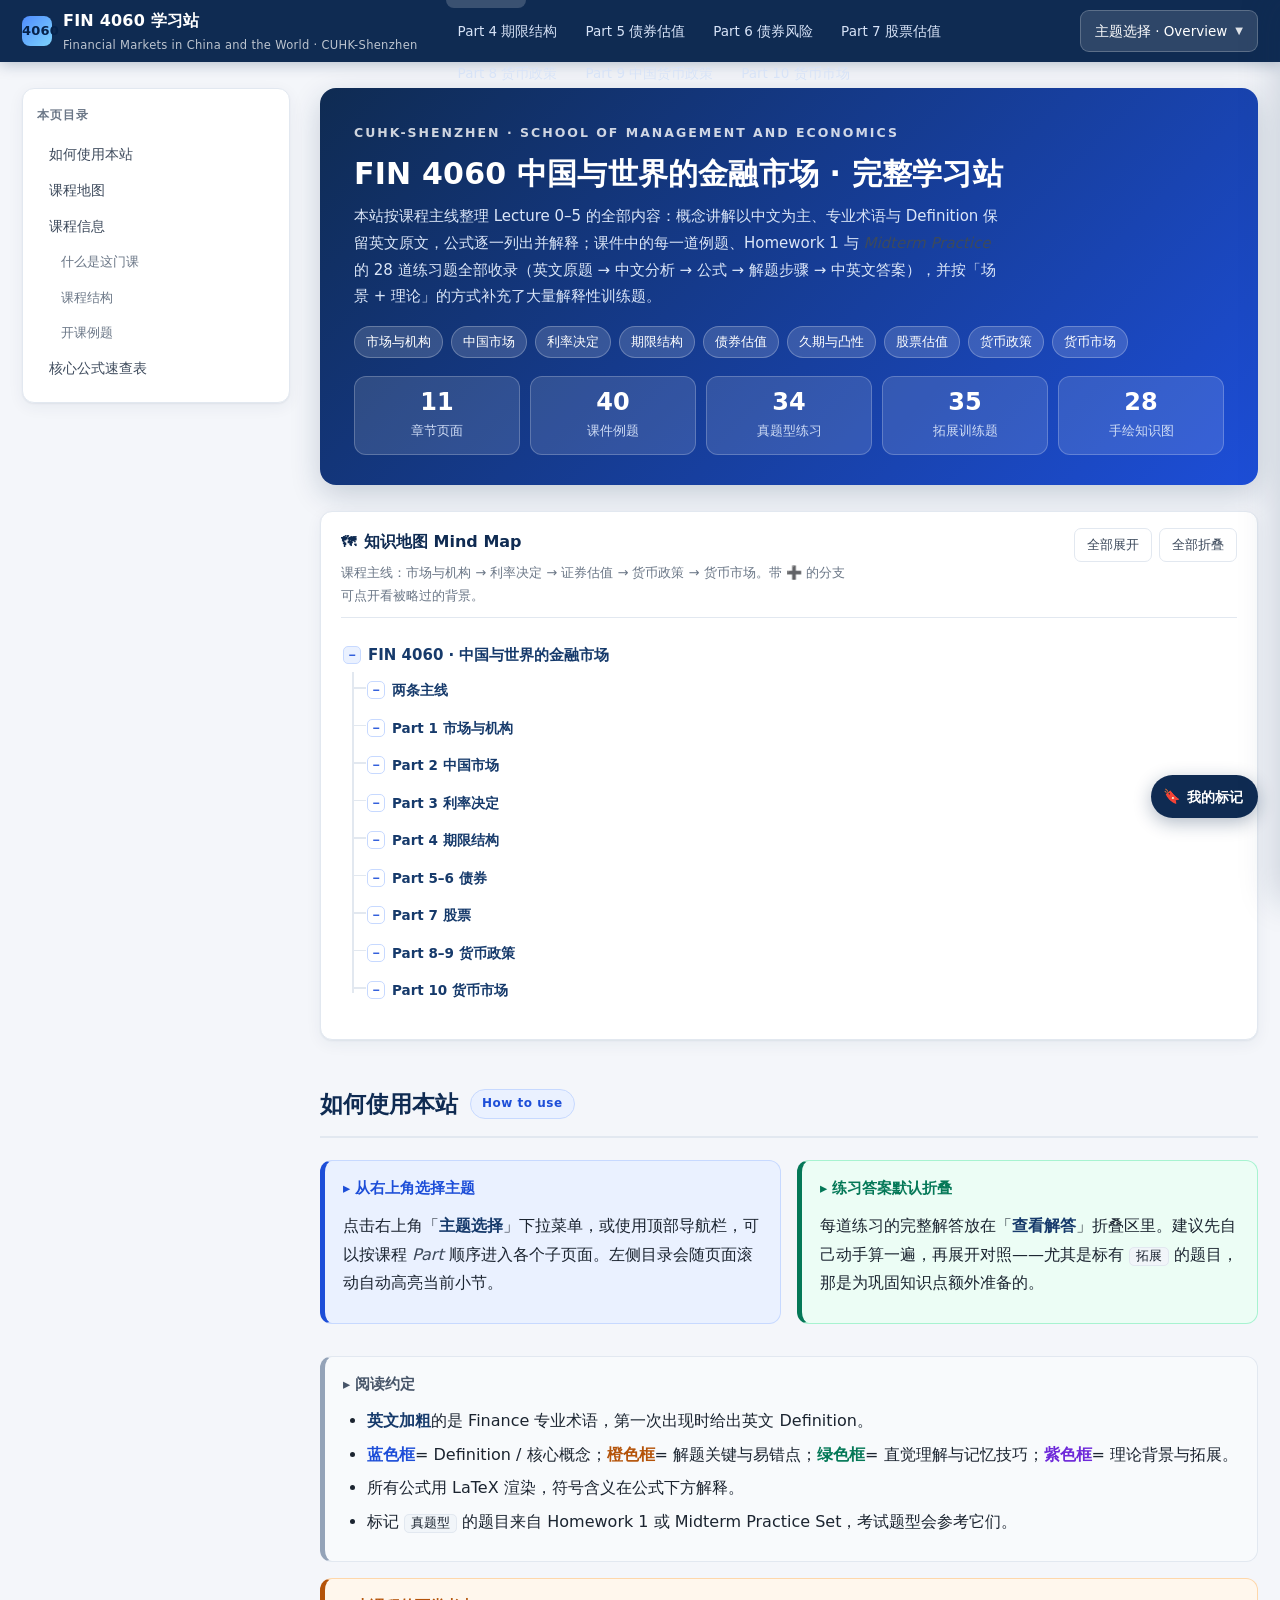
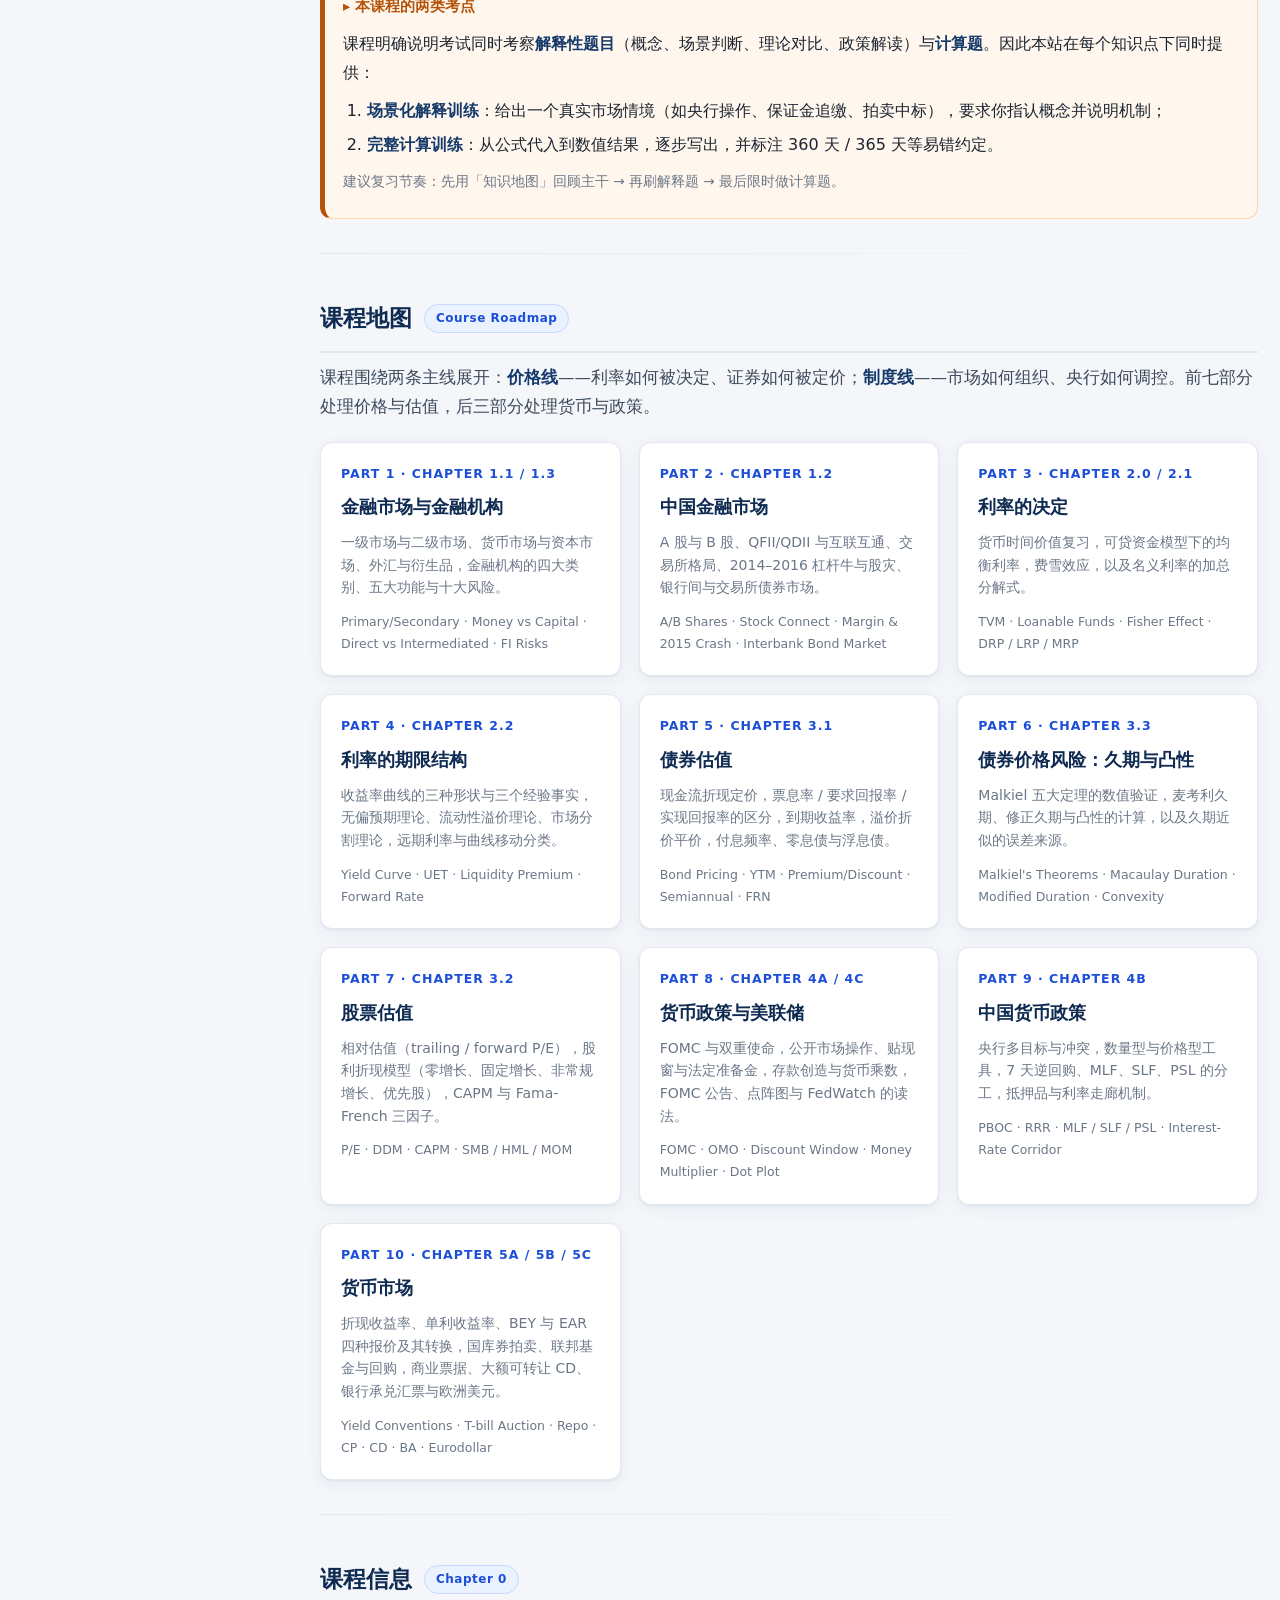
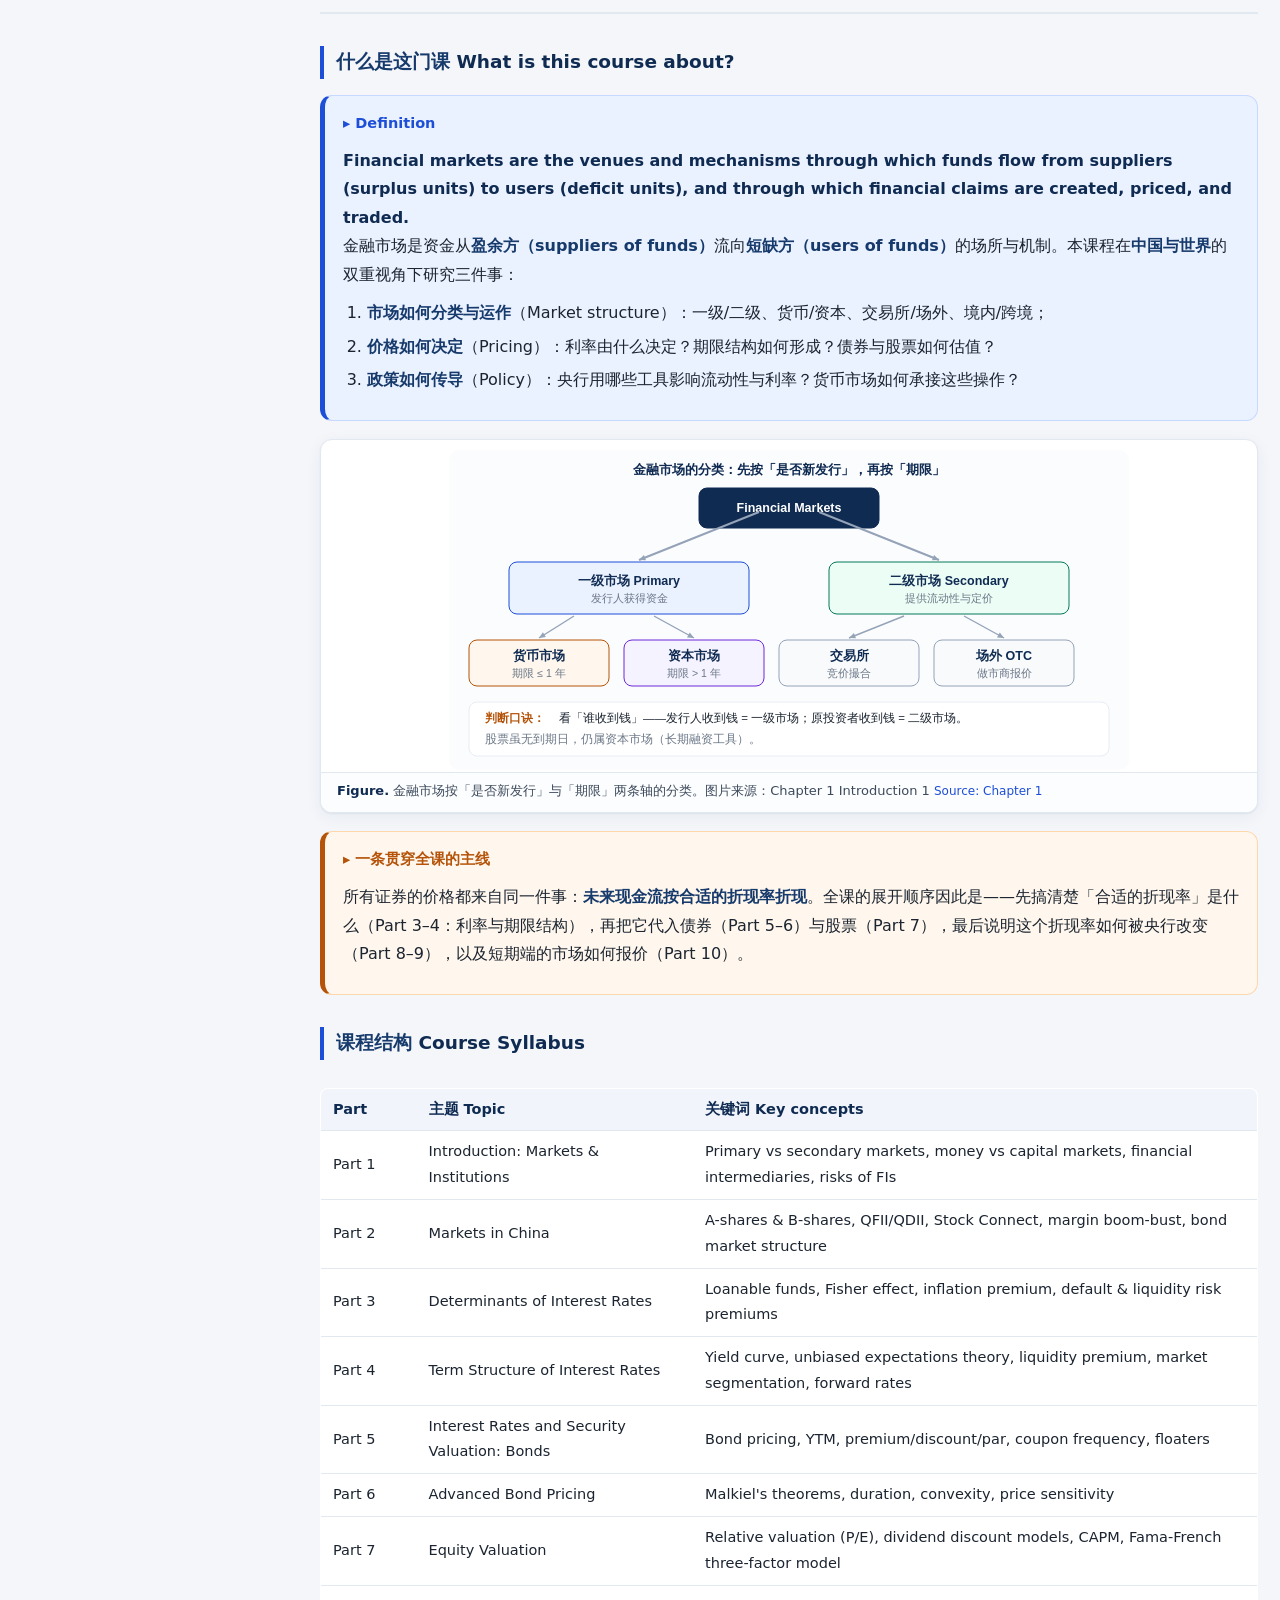
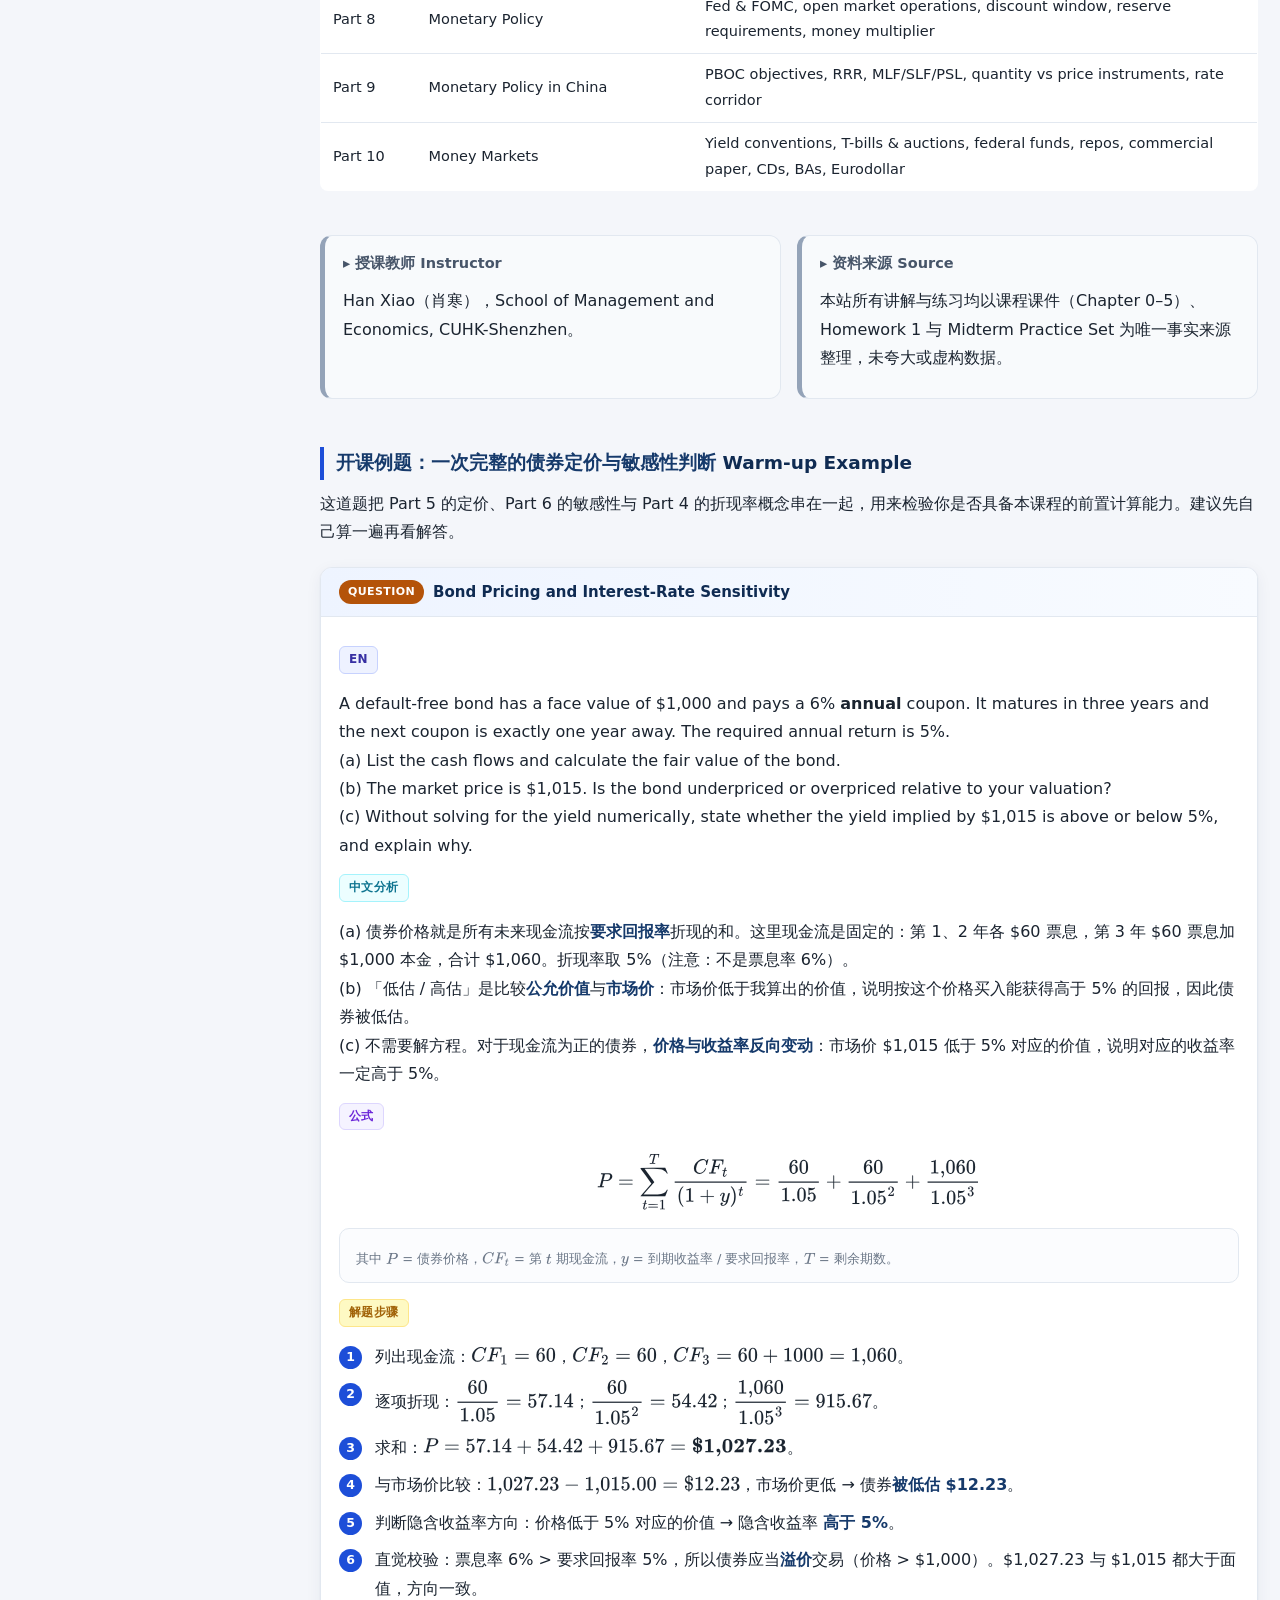
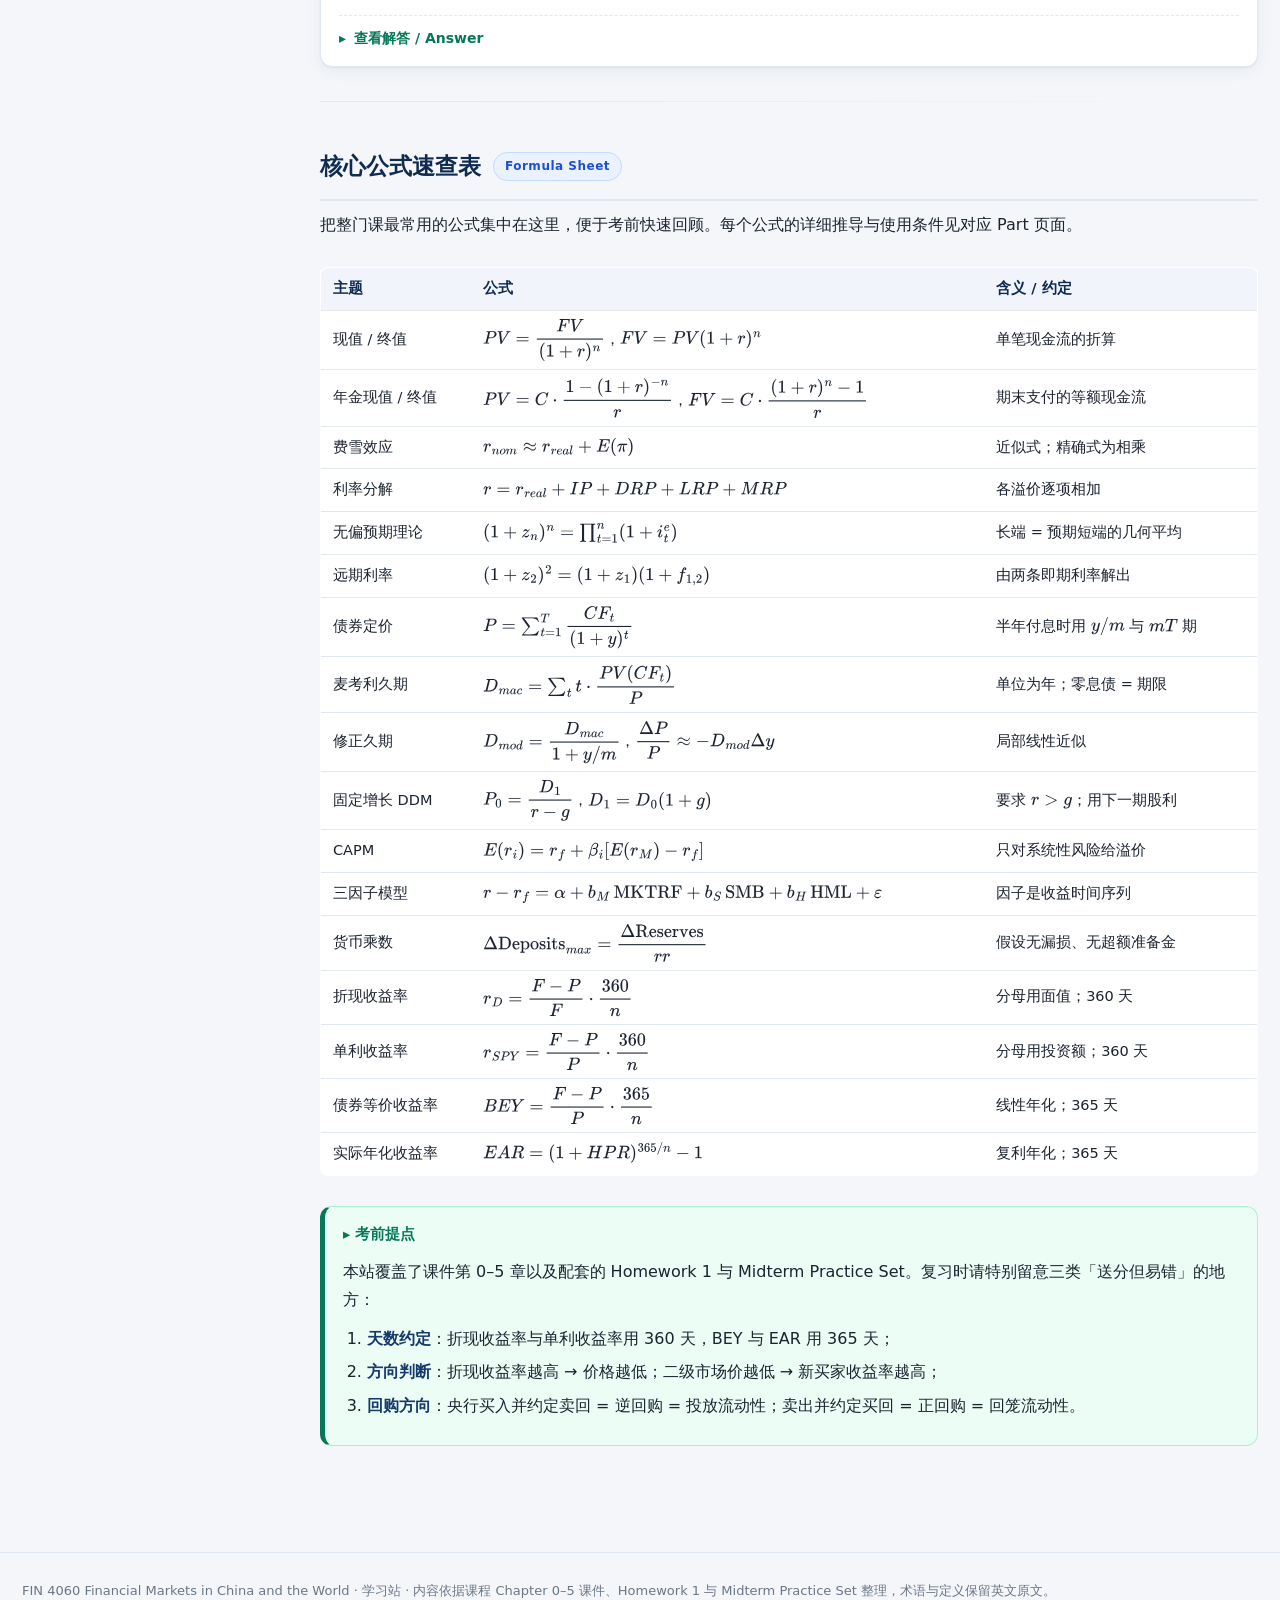
==== index.html @ 664b422a "FIN 4060 study website: 11 chapters, 40 examples, 69 exercises, 28 SVG figures" ====
<!DOCTYPE html>
<html lang="zh-CN">
<head>
<meta charset="UTF-8">
<meta name="viewport" content="width=device-width, initial-scale=1.0">
<title>FIN 4060 中国与世界的金融市场 · 学习站</title>
<link rel="stylesheet" href="assets/style.css">
<script>
window.MathJax = {
  tex: { inlineMath: [['\\(','\\)']], displayMath: [['\\[','\\]']] },
  svg: { fontCache: 'global' },
  options: { skipHtmlTags: ['script','noscript','style','textarea','pre','code'] }
};
</script>
<script src="assets/tex-mml-svg.js" id="MathJax-script" async></script>
<script>
/* Fallback: if the local MathJax bundle is unavailable (e.g. on the deployed
   copy where only the HTML/CSS/JS are published), load it from jsDelivr. */
(function () {
  function loadCdn() {
    if (window.MathJax && window.MathJax.startup) return;
    var s = document.createElement('script');
    s.src = 'https://cdn.jsdelivr.net/npm/mathjax@3.2.2/es5/tex-mml-svg.js';
    s.async = true;
    document.head.appendChild(s);
  }
  window.addEventListener('load', function () { setTimeout(loadCdn, 400); });
})();
</script>
    <script src="assets/figures.js"></script>
    <script src="assets/mindmap.js"></script>
    <script src="assets/marks.js?v=20261023a"></script>
</head>
<body data-page="index" data-root="">

<header id="site-topbar"></header>

<div class="layout">
  <aside class="toc" id="site-toc"></aside>
  <main>

    <div class="hero">
      <div class="kicker">CUHK-Shenzhen · School of Management and Economics</div>
      <h1>FIN 4060 中国与世界的金融市场 · 完整学习站</h1>
      <p>本站按课程主线整理 Lecture 0–5 的全部内容：概念讲解以中文为主、专业术语与 Definition 保留英文原文，公式逐一列出并解释；课件中的每一道例题、Homework 1 与 <em>Midterm Practice</em> 的 28 道练习题全部收录（英文原题 → 中文分析 → 公式 → 解题步骤 → 中英文答案），并按「场景 + 理论」的方式补充了大量解释性训练题。</p>
      <div class="tags">
        <span>市场与机构</span><span>中国市场</span><span>利率决定</span><span>期限结构</span><span>债券估值</span><span>久期与凸性</span><span>股票估值</span><span>货币政策</span><span>货币市场</span>
      </div>
      <div class="hero-stats">
        <div><b>11</b><span>章节页面</span></div>
        <div><b>40</b><span>课件例题</span></div>
        <div><b>34</b><span>真题型练习</span></div>
        <div><b>35</b><span>拓展训练题</span></div>
        <div><b>28</b><span>手绘知识图</span></div>
      </div>
    </div>

    <div id="mindmap-host"></div>

    <section id="how">
      <h2 class="sec" data-short="如何使用本站">如何使用本站 <span class="badge">How to use</span></h2>
      <div class="grid2">
        <div class="box def">
          <div class="box-title">▸ 从右上角选择主题</div>
          <p>点击右上角「<strong>主题选择</strong>」下拉菜单，或使用顶部导航栏，可以按课程 <em>Part</em> 顺序进入各个子页面。左侧目录会随页面滚动自动高亮当前小节。</p>
        </div>
        <div class="box tip">
          <div class="box-title">▸ 练习答案默认折叠</div>
          <p>每道练习的完整解答放在「<strong>查看解答</strong>」折叠区里。建议先自己动手算一遍，再展开对照——尤其是标有 <span class="kbd">拓展</span> 的题目，那是为巩固知识点额外准备的。</p>
        </div>
      </div>
      <div class="box note">
        <div class="box-title">▸ 阅读约定</div>
        <ul>
          <li><strong>英文加粗</strong>的是 Finance 专业术语，第一次出现时给出英文 Definition。</li>
          <li><span style="color:var(--blue);font-weight:600;">蓝色框</span>= Definition / 核心概念；<span style="color:var(--amber);font-weight:600;">橙色框</span>= 解题关键与易错点；<span style="color:var(--green);font-weight:600;">绿色框</span>= 直觉理解与记忆技巧；<span style="color:var(--purple);font-weight:600;">紫色框</span>= 理论背景与拓展。</li>
          <li>所有公式用 LaTeX 渲染，符号含义在公式下方解释。</li>
          <li>标记 <span class="kbd">真题型</span> 的题目来自 Homework 1 或 Midterm Practice Set，考试题型会参考它们。</li>
        </ul>
      </div>
      <div class="box key">
        <div class="box-title">▸ 本课程的两类考点</div>
        <p>课程明确说明考试同时考察<strong>解释性题目</strong>（概念、场景判断、理论对比、政策解读）与<strong>计算题</strong>。因此本站在每个知识点下同时提供：</p>
        <ol>
          <li><strong>场景化解释训练</strong>：给出一个真实市场情境（如央行操作、保证金追缴、拍卖中标），要求你指认概念并说明机制；</li>
          <li><strong>完整计算训练</strong>：从公式代入到数值结果，逐步写出，并标注 360 天 / 365 天等易错约定。</li>
        </ol>
        <p class="muted">建议复习节奏：先用「知识地图」回顾主干 → 再刷解释题 → 最后限时做计算题。</p>
      </div>
    </section>

    <hr class="divider">

    <section id="parts">
      <h2 class="sec" data-short="课程地图">课程地图 <span class="badge">Course Roadmap</span></h2>
      <p class="lede">课程围绕两条主线展开：<strong>价格线</strong>——利率如何被决定、证券如何被定价；<strong>制度线</strong>——市场如何组织、央行如何调控。前七部分处理价格与估值，后三部分处理货币与政策。</p>

      <div class="cards">
        <a class="card" href="part1-markets-institutions.html">
          <div class="n">PART 1 · CHAPTER 1.1 / 1.3</div>
          <h3>金融市场与金融机构</h3>
          <p>一级市场与二级市场、货币市场与资本市场、外汇与衍生品，金融机构的四大类别、五大功能与十大风险。</p>
          <div class="meta">Primary/Secondary · Money vs Capital · Direct vs Intermediated · FI Risks</div>
        </a>
        <a class="card" href="part2-china-markets.html">
          <div class="n">PART 2 · CHAPTER 1.2</div>
          <h3>中国金融市场</h3>
          <p>A 股与 B 股、QFII/QDII 与互联互通、交易所格局、2014–2016 杠杆牛与股灾、银行间与交易所债券市场。</p>
          <div class="meta">A/B Shares · Stock Connect · Margin &amp; 2015 Crash · Interbank Bond Market</div>
        </a>
        <a class="card" href="part3-interest-rates.html">
          <div class="n">PART 3 · CHAPTER 2.0 / 2.1</div>
          <h3>利率的决定</h3>
          <p>货币时间价值复习，可贷资金模型下的均衡利率，费雪效应，以及名义利率的加总分解式。</p>
          <div class="meta">TVM · Loanable Funds · Fisher Effect · DRP / LRP / MRP</div>
        </a>
        <a class="card" href="part4-term-structure.html">
          <div class="n">PART 4 · CHAPTER 2.2</div>
          <h3>利率的期限结构</h3>
          <p>收益率曲线的三种形状与三个经验事实，无偏预期理论、流动性溢价理论、市场分割理论，远期利率与曲线移动分类。</p>
          <div class="meta">Yield Curve · UET · Liquidity Premium · Forward Rate</div>
        </a>
        <a class="card" href="part5-bond-valuation.html">
          <div class="n">PART 5 · CHAPTER 3.1</div>
          <h3>债券估值</h3>
          <p>现金流折现定价，票息率 / 要求回报率 / 实现回报率的区分，到期收益率，溢价折价平价，付息频率、零息债与浮息债。</p>
          <div class="meta">Bond Pricing · YTM · Premium/Discount · Semiannual · FRN</div>
        </a>
        <a class="card" href="part6-bond-risk.html">
          <div class="n">PART 6 · CHAPTER 3.3</div>
          <h3>债券价格风险：久期与凸性</h3>
          <p>Malkiel 五大定理的数值验证，麦考利久期、修正久期与凸性的计算，以及久期近似的误差来源。</p>
          <div class="meta">Malkiel's Theorems · Macaulay Duration · Modified Duration · Convexity</div>
        </a>
        <a class="card" href="part7-equity-valuation.html">
          <div class="n">PART 7 · CHAPTER 3.2</div>
          <h3>股票估值</h3>
          <p>相对估值（trailing / forward P/E），股利折现模型（零增长、固定增长、非常规增长、优先股），CAPM 与 Fama-French 三因子。</p>
          <div class="meta">P/E · DDM · CAPM · SMB / HML / MOM</div>
        </a>
        <a class="card" href="part8-monetary-policy.html">
          <div class="n">PART 8 · CHAPTER 4A / 4C</div>
          <h3>货币政策与美联储</h3>
          <p>FOMC 与双重使命，公开市场操作、贴现窗与法定准备金，存款创造与货币乘数，FOMC 公告、点阵图与 FedWatch 的读法。</p>
          <div class="meta">FOMC · OMO · Discount Window · Money Multiplier · Dot Plot</div>
        </a>
        <a class="card" href="part9-monetary-policy-china.html">
          <div class="n">PART 9 · CHAPTER 4B</div>
          <h3>中国货币政策</h3>
          <p>央行多目标与冲突，数量型与价格型工具，7 天逆回购、MLF、SLF、PSL 的分工，抵押品与利率走廊机制。</p>
          <div class="meta">PBOC · RRR · MLF / SLF / PSL · Interest-Rate Corridor</div>
        </a>
        <a class="card" href="part10-money-markets.html">
          <div class="n">PART 10 · CHAPTER 5A / 5B / 5C</div>
          <h3>货币市场</h3>
          <p>折现收益率、单利收益率、BEY 与 EAR 四种报价及其转换，国库券拍卖、联邦基金与回购，商业票据、大额可转让 CD、银行承兑汇票与欧洲美元。</p>
          <div class="meta">Yield Conventions · T-bill Auction · Repo · CP · CD · BA · Eurodollar</div>
        </a>
      </div>
    </section>

    <hr class="divider">

    <section id="syllabus">
      <h2 class="sec" data-short="课程信息">课程信息 <span class="badge">Chapter 0</span></h2>

      <h3 class="sub" data-short="什么是这门课">什么是这门课 <span class="eninline">What is this course about?</span></h3>
      <div class="box def">
        <div class="box-title">▸ Definition</div>
        <p><span class="en">Financial markets are the venues and mechanisms through which funds flow from suppliers (surplus units) to users (deficit units), and through which financial claims are created, priced, and traded.</span><br>
        金融市场是资金从<strong>盈余方（suppliers of funds）</strong>流向<strong>短缺方（users of funds）</strong>的场所与机制。本课程在<strong>中国与世界</strong>的双重视角下研究三件事：</p>
        <ol>
          <li><strong>市场如何分类与运作</strong>（Market structure）：一级/二级、货币/资本、交易所/场外、境内/跨境；</li>
          <li><strong>价格如何决定</strong>（Pricing）：利率由什么决定？期限结构如何形成？债券与股票如何估值？</li>
          <li><strong>政策如何传导</strong>（Policy）：央行用哪些工具影响流动性与利率？货币市场如何承接这些操作？</li>
        </ol>
      </div>

      <div data-fig="marketStructure" data-cap="金融市场按「是否新发行」与「期限」两条轴的分类。图片来源：Chapter 1 Introduction 1" data-src="Chapter 1"></div>

      <div class="box key">
        <div class="box-title">▸ 一条贯穿全课的主线</div>
        <p>所有证券的价格都来自同一件事：<strong>未来现金流按合适的折现率折现</strong>。全课的展开顺序因此是——先搞清楚「合适的折现率」是什么（Part 3–4：利率与期限结构），再把它代入债券（Part 5–6）与股票（Part 7），最后说明这个折现率如何被央行改变（Part 8–9），以及短期端的市场如何报价（Part 10）。</p>
      </div>

      <h3 class="sub" data-short="课程结构">课程结构 <span class="eninline">Course Syllabus</span></h3>
      <div class="tablewrap">
      <table class="data">
        <thead><tr><th style="width:96px;">Part</th><th>主题 Topic</th><th>关键词 Key concepts</th></tr></thead>
        <tbody>
          <tr><td>Part 1</td><td>Introduction: Markets &amp; Institutions</td><td>Primary vs secondary markets, money vs capital markets, financial intermediaries, risks of FIs</td></tr>
          <tr><td>Part 2</td><td>Markets in China</td><td>A-shares &amp; B-shares, QFII/QDII, Stock Connect, margin boom-bust, bond market structure</td></tr>
          <tr><td>Part 3</td><td>Determinants of Interest Rates</td><td>Loanable funds, Fisher effect, inflation premium, default &amp; liquidity risk premiums</td></tr>
          <tr><td>Part 4</td><td>Term Structure of Interest Rates</td><td>Yield curve, unbiased expectations theory, liquidity premium, market segmentation, forward rates</td></tr>
          <tr><td>Part 5</td><td>Interest Rates and Security Valuation: Bonds</td><td>Bond pricing, YTM, premium/discount/par, coupon frequency, floaters</td></tr>
          <tr><td>Part 6</td><td>Advanced Bond Pricing</td><td>Malkiel's theorems, duration, convexity, price sensitivity</td></tr>
          <tr><td>Part 7</td><td>Equity Valuation</td><td>Relative valuation (P/E), dividend discount models, CAPM, Fama-French three-factor model</td></tr>
          <tr><td>Part 8</td><td>Monetary Policy</td><td>Fed &amp; FOMC, open market operations, discount window, reserve requirements, money multiplier</td></tr>
          <tr><td>Part 9</td><td>Monetary Policy in China</td><td>PBOC objectives, RRR, MLF/SLF/PSL, quantity vs price instruments, rate corridor</td></tr>
          <tr><td>Part 10</td><td>Money Markets</td><td>Yield conventions, T-bills &amp; auctions, federal funds, repos, commercial paper, CDs, BAs, Eurodollar</td></tr>
        </tbody>
      </table>
      </div>

      <div class="grid2">
        <div class="box note">
          <div class="box-title">▸ 授课教师 Instructor</div>
          <p>Han Xiao（肖寒），School of Management and Economics, CUHK-Shenzhen。</p>
        </div>
        <div class="box note">
          <div class="box-title">▸ 资料来源 Source</div>
          <p>本站所有讲解与练习均以课程课件（Chapter 0–5）、Homework 1 与 Midterm Practice Set 为唯一事实来源整理，未夸大或虚构数据。</p>
        </div>
      </div>

      <h3 class="sub" data-short="开课例题">开课例题：一次完整的债券定价与敏感性判断 <span class="eninline">Warm-up Example</span></h3>
      <p>这道题把 Part 5 的定价、Part 6 的敏感性与 Part 4 的折现率概念串在一起，用来检验你是否具备本课程的前置计算能力。建议先自己算一遍再看解答。</p>

      <div class="example">
        <div class="ex-head"><span class="pill q">QUESTION</span> Bond Pricing and Interest-Rate Sensitivity</div>
        <div class="ex-body">
          <div class="q-block">
            <span class="lbl lbl-en">EN</span>
            <p class="en-q">A default-free bond has a face value of $1,000 and pays a 6% <b>annual</b> coupon. It matures in three years and the next coupon is exactly one year away. The required annual return is 5%.
            <br>(a) List the cash flows and calculate the fair value of the bond.
            <br>(b) The market price is $1,015. Is the bond underpriced or overpriced relative to your valuation?
            <br>(c) Without solving for the yield numerically, state whether the yield implied by $1,015 is above or below 5%, and explain why.</p>
          </div>

          <div class="q-block">
            <span class="lbl lbl-cn">中文分析</span>
            <p>(a) 债券价格就是所有未来现金流按<strong>要求回报率</strong>折现的和。这里现金流是固定的：第 1、2 年各 \$60 票息，第 3 年 \$60 票息加 \$1,000 本金，合计 \$1,060。折现率取 5%（注意：不是票息率 6%）。
            <br>(b) 「低估 / 高估」是比较<strong>公允价值</strong>与<strong>市场价</strong>：市场价低于我算出的价值，说明按这个价格买入能获得高于 5% 的回报，因此债券被低估。
            <br>(c) 不需要解方程。对于现金流为正的债券，<strong>价格与收益率反向变动</strong>：市场价 \$1,015 低于 5% 对应的价值，说明对应的收益率一定高于 5%。</p>
          </div>

          <div class="q-block">
            <span class="lbl lbl-fml">公式</span>
            \[ P=\sum_{t=1}^{T}\frac{CF_t}{(1+y)^t}=\frac{60}{1.05}+\frac{60}{1.05^2}+\frac{1{,}060}{1.05^3} \]
            <div class="formula">
              <div class="fnote">其中 \(P\) = 债券价格，\(CF_t\) = 第 \(t\) 期现金流，\(y\) = 到期收益率 / 要求回报率，\(T\) = 剩余期数。</div>
            </div>
          </div>

          <div class="q-block">
            <span class="lbl lbl-step">解题步骤</span>
            <ol class="steps">
              <li>列出现金流：\(CF_1=60\)，\(CF_2=60\)，\(CF_3=60+1000=1{,}060\)。</li>
              <li>逐项折现：\(\dfrac{60}{1.05}=57.14\)；\(\dfrac{60}{1.05^2}=54.42\)；\(\dfrac{1{,}060}{1.05^3}=915.67\)。</li>
              <li>求和：\(P=57.14+54.42+915.67=\mathbf{\$1{,}027.23}\)。</li>
              <li>与市场价比较：\(1{,}027.23-1{,}015.00=\$12.23\)，市场价更低 → 债券<strong>被低估 \$12.23</strong>。</li>
              <li>判断隐含收益率方向：价格低于 5% 对应的价值 → 隐含收益率 <strong>高于 5%</strong>。</li>
              <li>直觉校验：票息率 6% &gt; 要求回报率 5%，所以债券应当<strong>溢价</strong>交易（价格 &gt; \$1,000）。\$1,027.23 与 \$1,015 都大于面值，方向一致。</li>
            </ol>
          </div>

          <details class="answer">
            <summary>查看解答 / Answer</summary>
            <div class="ans-body">
              <div class="q-block">
                <span class="lbl lbl-ans">EN Answer</span>
                <p>(a) \(CF_1=CF_2=\$60\), \(CF_3=\$1{,}060\). \(P=60/1.05+60/1.05^2+1{,}060/1.05^3=\mathbf{\$1{,}027.23}\).
                <br>(b) The market price of \$1,015 is \$12.23 below the value implied by a 5% required return, so the bond is <b>underpriced</b> (cheap) at that required return.
                <br>(c) For fixed positive cash flows, price falls as yield rises. Since \$1,015 &lt; \$1,027.23, the implied yield is <b>above 5%</b>.</p>
              </div>
              <div class="q-block">
                <span class="lbl lbl-ans">中文答案</span>
                <p>公允价值约为 <strong>\$1,027.23</strong>；市场价 \$1,015 使其<strong>被低估 \$12.23</strong>；隐含收益率<strong>高于 5%</strong>。
                <br>三个易错点：① 折现用的是要求回报率 5%，不是票息率 6%；② 第 3 期现金流必须把本金加进去（\$1,060 而非 \$60）；③ 判断「低估/高估」时，比较对象是<em>你自己算出的价值</em>，不是面值。</p>
              </div>
            </div>
          </details>
        </div>
      </div>
    </section>

    <hr class="divider">

    <section id="formulas">
      <h2 class="sec" data-short="核心公式速查表">核心公式速查表 <span class="badge">Formula Sheet</span></h2>
      <p>把整门课最常用的公式集中在这里，便于考前快速回顾。每个公式的详细推导与使用条件见对应 Part 页面。</p>
      <div class="tablewrap">
      <table class="data">
        <thead><tr><th style="width:150px;">主题</th><th>公式</th><th>含义 / 约定</th></tr></thead>
        <tbody>
          <tr><td>现值 / 终值</td><td>\(PV=\dfrac{FV}{(1+r)^n}\)，\(FV=PV(1+r)^n\)</td><td>单笔现金流的折算</td></tr>
          <tr><td>年金现值 / 终值</td><td>\(PV=C\cdot\dfrac{1-(1+r)^{-n}}{r}\)，\(FV=C\cdot\dfrac{(1+r)^n-1}{r}\)</td><td>期末支付的等额现金流</td></tr>
          <tr><td>费雪效应</td><td>\(r_{nom}\approx r_{real}+E(\pi)\)</td><td>近似式；精确式为相乘</td></tr>
          <tr><td>利率分解</td><td>\(r=r_{real}+IP+DRP+LRP+MRP\)</td><td>各溢价逐项相加</td></tr>
          <tr><td>无偏预期理论</td><td>\((1+z_n)^n=\prod_{t=1}^{n}(1+i_t^e)\)</td><td>长端 = 预期短端的几何平均</td></tr>
          <tr><td>远期利率</td><td>\((1+z_2)^2=(1+z_1)(1+f_{1,2})\)</td><td>由两条即期利率解出</td></tr>
          <tr><td>债券定价</td><td>\(P=\sum_{t=1}^{T}\dfrac{CF_t}{(1+y)^t}\)</td><td>半年付息时用 \(y/m\) 与 \(mT\) 期</td></tr>
          <tr><td>麦考利久期</td><td>\(D_{mac}=\sum_t t\cdot\dfrac{PV(CF_t)}{P}\)</td><td>单位为年；零息债 = 期限</td></tr>
          <tr><td>修正久期</td><td>\(D_{mod}=\dfrac{D_{mac}}{1+y/m}\)，\(\dfrac{\Delta P}{P}\approx -D_{mod}\Delta y\)</td><td>局部线性近似</td></tr>
          <tr><td>固定增长 DDM</td><td>\(P_0=\dfrac{D_1}{r-g}\)，\(D_1=D_0(1+g)\)</td><td>要求 \(r&gt;g\)；用下一期股利</td></tr>
          <tr><td>CAPM</td><td>\(E(r_i)=r_f+\beta_i[E(r_M)-r_f]\)</td><td>只对系统性风险给溢价</td></tr>
          <tr><td>三因子模型</td><td>\(r-r_f=\alpha+b_M\,\text{MKTRF}+b_S\,\text{SMB}+b_H\,\text{HML}+\varepsilon\)</td><td>因子是收益时间序列</td></tr>
          <tr><td>货币乘数</td><td>\(\Delta \text{Deposits}_{max}=\dfrac{\Delta \text{Reserves}}{rr}\)</td><td>假设无漏损、无超额准备金</td></tr>
          <tr><td>折现收益率</td><td>\(r_D=\dfrac{F-P}{F}\cdot\dfrac{360}{n}\)</td><td>分母用面值；360 天</td></tr>
          <tr><td>单利收益率</td><td>\(r_{SPY}=\dfrac{F-P}{P}\cdot\dfrac{360}{n}\)</td><td>分母用投资额；360 天</td></tr>
          <tr><td>债券等价收益率</td><td>\(BEY=\dfrac{F-P}{P}\cdot\dfrac{365}{n}\)</td><td>线性年化；365 天</td></tr>
          <tr><td>实际年化收益率</td><td>\(EAR=(1+HPR)^{365/n}-1\)</td><td>复利年化；365 天</td></tr>
        </tbody>
      </table>
      </div>

      <div class="box tip">
        <div class="box-title">▸ 考前提点</div>
        <p>本站覆盖了课件第 0–5 章以及配套的 Homework 1 与 Midterm Practice Set。复习时请特别留意三类「送分但易错」的地方：</p>
        <ol>
          <li><strong>天数约定</strong>：折现收益率与单利收益率用 360 天，BEY 与 EAR 用 365 天；</li>
          <li><strong>方向判断</strong>：折现收益率越高 → 价格越低；二级市场价越低 → 新买家收益率越高；</li>
          <li><strong>回购方向</strong>：央行买入并约定卖回 = 逆回购 = 投放流动性；卖出并约定买回 = 正回购 = 回笼流动性。</li>
        </ol>
      </div>
    </section>

  </main>
</div>

<footer class="footer">
  FIN 4060 Financial Markets in China and the World · 学习站 · 内容依据课程 Chapter 0–5 课件、Homework 1 与 Midterm Practice Set 整理，术语与定义保留英文原文。
</footer>

<script src="assets/app.js"></script>
</body>
</html>
---- assets/style.css ----
/* ============================================================
   FIN 4060 Financial Markets in China and the World — Study Website
   Light theme, academic, print-friendly
   ============================================================ */

:root {
  --navy: #0f2b52;
  --navy-2: #163a6b;
  --blue: #1d4ed8;
  --blue-soft: #eaf1ff;
  --blue-line: #c7d9ff;
  --ink: #1b2430;
  --ink-2: #3d4a5c;
  --muted: #6b7787;
  --line: #e2e8f0;
  --bg: #f4f6fa;
  --card: #ffffff;
  --amber: #b45309;
  --amber-soft: #fff7ed;
  --amber-line: #fed7aa;
  --green: #047857;
  --green-soft: #ecfdf5;
  --green-line: #a7f3d0;
  --purple: #6d28d9;
  --purple-soft: #f5f3ff;
  --purple-line: #ddd6fe;
  --red: #b91c1c;
  --shadow: 0 1px 2px rgba(15,43,82,.06), 0 4px 16px rgba(15,43,82,.06);
  --radius: 12px;
  --maxw: 900px;
}

* { box-sizing: border-box; }

html { scroll-behavior: smooth; }

body {
  margin: 0;
  background: var(--bg);
  color: var(--ink);
  font-family: "Segoe UI", "PingFang SC", "Microsoft YaHei", "Hiragino Sans GB", system-ui, -apple-system, sans-serif;
  font-size: 16px;
  line-height: 1.78;
  -webkit-font-smoothing: antialiased;
}

/* ---------------- Top bar ---------------- */
.topbar {
  position: sticky; top: 0; z-index: 100;
  background: var(--navy);
  color: #fff;
  box-shadow: 0 2px 14px rgba(15,43,82,.28);
}
.topbar-inner {
  max-width: 1280px; margin: 0 auto;
  padding: 0 22px;
  height: 62px;
  display: flex; align-items: center; gap: 18px;
}
.brand {
  display: flex; align-items: center; gap: 11px;
  font-weight: 700; letter-spacing: .2px; white-space: nowrap;
  text-decoration: none; color: #fff;
}
.brand .logo {
  width: 30px; height: 30px; border-radius: 8px; flex: none;
  background: linear-gradient(135deg, #4f8cff, #7dd3fc);
  display: grid; place-items: center; color: #06224a;
  font-size: 13px; font-weight: 800;
}
.brand small { display: block; font-weight: 400; font-size: 11.5px; opacity: .72; letter-spacing: .3px; }

.topnav { display: flex; gap: 4px; margin-left: 10px; flex-wrap: wrap; }
.topnav a {
  color: #d7e3f7; text-decoration: none;
  padding: 7px 12px; border-radius: 8px;
  font-size: 13.5px; white-space: nowrap; transition: .16s;
}
.topnav a:hover { background: rgba(255,255,255,.12); color: #fff; }
.topnav a.active { background: rgba(255,255,255,.18); color: #fff; font-weight: 600; }

.spacer { flex: 1; }

/* Dropdown (theme picker, top-right) */
.dropdown { position: relative; }
.dropdown > button {
  font: inherit; font-size: 13.5px; cursor: pointer;
  color: #fff; background: rgba(255,255,255,.13);
  border: 1px solid rgba(255,255,255,.22);
  padding: 8px 14px; border-radius: 9px;
  display: flex; align-items: center; gap: 8px; white-space: nowrap;
}
.dropdown > button:hover { background: rgba(255,255,255,.22); }
.dropdown > button .caret { font-size: 10px; opacity: .85; }
.dropdown-panel {
  position: absolute; right: 0; top: calc(100% + 9px);
  width: 330px; max-height: 74vh; overflow: auto;
  background: #fff; color: var(--ink);
  border-radius: 12px; box-shadow: 0 12px 40px rgba(10,30,60,.24);
  border: 1px solid var(--line);
  padding: 8px; display: none;
}
.dropdown.open .dropdown-panel { display: block; }
.dropdown-panel .group-label {
  font-size: 11.5px; font-weight: 700; color: var(--muted);
  text-transform: uppercase; letter-spacing: .8px;
  padding: 10px 12px 6px;
}
.dropdown-panel a {
  display: block; text-decoration: none; color: var(--ink);
  padding: 8px 12px; border-radius: 8px; font-size: 14px;
  border-left: 3px solid transparent;
}
.dropdown-panel a:hover { background: var(--blue-soft); border-left-color: var(--blue); }
.dropdown-panel a .sub { display: block; font-size: 12px; color: var(--muted); margin-top: 1px; }
.dropdown-panel a.active { background: var(--blue-soft); border-left-color: var(--blue); font-weight: 600; }

.menu-toggle { display: none; }

/* ---------------- Layout ---------------- */
.layout {
  max-width: 1280px; margin: 0 auto;
  padding: 26px 22px 90px;
  display: grid; grid-template-columns: 268px minmax(0, 1fr);
  gap: 30px; align-items: start;
}

/* TOC */
.toc {
  position: sticky; top: 86px;
  max-height: calc(100vh - 108px); overflow: auto;
  background: var(--card); border: 1px solid var(--line);
  border-radius: var(--radius); padding: 16px 14px;
  box-shadow: var(--shadow);
}
.toc h4 {
  margin: 0 0 10px; font-size: 12px; letter-spacing: 1px;
  text-transform: uppercase; color: var(--muted);
}
.toc a {
  display: block; text-decoration: none; color: var(--ink-2);
  font-size: 13.5px; padding: 6px 10px; border-radius: 7px;
  border-left: 2px solid transparent; transition: .14s;
}
.toc a:hover { background: var(--blue-soft); color: var(--blue); }
.toc a.lvl2 { padding-left: 22px; font-size: 13px; color: var(--muted); }
.toc a.active { background: var(--blue-soft); color: var(--blue); border-left-color: var(--blue); font-weight: 600; }

/* Main */
main { min-width: 0; }
main > section { scroll-margin-top: 84px; }
.page-wrap { max-width: var(--maxw); }

/* ---------------- Hero ---------------- */
.hero {
  background: linear-gradient(135deg, #0f2b52 0%, #1d4ed8 100%);
  color: #fff; border-radius: 16px; padding: 34px 34px 30px;
  margin-bottom: 26px; box-shadow: 0 10px 30px rgba(15,43,82,.2);
}
.hero h1 { margin: 0 0 8px; font-size: 30px; line-height: 1.3; letter-spacing: .2px; }
.hero .kicker {
  font-size: 12.5px; letter-spacing: 2px; text-transform: uppercase;
  opacity: .8; margin-bottom: 10px; font-weight: 600;
}
.hero p { margin: 10px 0 0; color: #dbe6f8; font-size: 15px; max-width: 68ch; }
.hero .tags { margin-top: 16px; display: flex; gap: 8px; flex-wrap: wrap; }
.hero .tags span {
  background: rgba(255,255,255,.15); border: 1px solid rgba(255,255,255,.24);
  padding: 4px 11px; border-radius: 999px; font-size: 12.5px;
}
.hero-stats {
  margin-top: 18px; display: flex; gap: 10px; flex-wrap: wrap;
}
.hero-stats > div {
  flex: 1 1 120px; min-width: 108px;
  background: rgba(255,255,255,.12); border: 1px solid rgba(255,255,255,.22);
  border-radius: 12px; padding: 12px 14px; text-align: center;
}
.hero-stats b { display: block; font-size: 24px; line-height: 1.15; color: #fff; }
.hero-stats span { display: block; margin-top: 3px; font-size: 12.5px; color: #cfdcf5; }

/* ---------------- Headings ---------------- */
h2.sec {
  font-size: 23px; margin: 44px 0 6px; padding-bottom: 12px;
  border-bottom: 2px solid var(--line); color: var(--navy);
  display: flex; align-items: center; gap: 12px; flex-wrap: wrap;
}
h2.sec .badge {
  font-size: 12px; font-weight: 700; letter-spacing: .5px;
  background: var(--blue-soft); color: var(--blue);
  border: 1px solid var(--blue-line); border-radius: 999px;
  padding: 3px 11px;
}
h3.sub {
  font-size: 18.5px; margin: 32px 0 8px; color: var(--navy-2);
  padding-left: 12px; border-left: 4px solid var(--blue);
}
h4.mini { font-size: 16px; margin: 22px 0 6px; color: var(--ink); }
h4.mini::before { content: "▸ "; color: var(--blue); }

p { margin: 10px 0; }
ul, ol { margin: 10px 0; padding-left: 24px; }
li { margin: 5px 0; }
strong { color: var(--navy-2); }
em { font-style: italic; color: var(--ink-2); }
.lede { font-size: 16.5px; color: var(--ink-2); }

a.inline { color: var(--blue); text-decoration: none; border-bottom: 1px dashed var(--blue-line); }

/* ---------------- Boxes ---------------- */
.box { border-radius: var(--radius); padding: 15px 18px; margin: 16px 0; border: 1px solid var(--line); background: var(--card); }
.box .box-title { font-weight: 700; font-size: 14.5px; margin-bottom: 6px; display: flex; align-items: center; gap: 8px; }

.def { background: var(--blue-soft); border: 1px solid var(--blue-line); border-left: 5px solid var(--blue); }
.def .box-title { color: var(--blue); }
.def .en { color: var(--navy); font-weight: 600; }

.key { background: var(--amber-soft); border: 1px solid var(--amber-line); border-left: 5px solid var(--amber); }
.key .box-title { color: var(--amber); }

.note { background: #f8fafc; border: 1px solid var(--line); border-left: 5px solid #94a3b8; }
.note .box-title { color: #475569; }

.tip { background: var(--green-soft); border: 1px solid var(--green-line); border-left: 5px solid var(--green); }
.tip .box-title { color: var(--green); }

.warn { background: #fef2f2; border: 1px solid #fecaca; border-left: 5px solid var(--red); }
.warn .box-title { color: var(--red); }

.theory { background: var(--purple-soft); border: 1px solid var(--purple-line); border-left: 5px solid var(--purple); }
.theory .box-title { color: var(--purple); }

/* formula block */
.formula {
  background: #fbfcfe; border: 1px solid var(--line);
  border-radius: 10px; padding: 12px 16px; margin: 14px 0;
  overflow-x: auto;
}
.formula .fnote { font-size: 13px; color: var(--muted); margin-top: 8px; line-height: 1.6; }
.formula.hi { background: #f0f6ff; border-color: var(--blue-line); }
.formula .tag {
  display: inline-block; font-size: 11.5px; font-weight: 700;
  background: var(--navy); color: #fff; border-radius: 5px;
  padding: 1px 7px; margin-right: 8px; vertical-align: middle;
}

/* ---------------- Example card ---------------- */
.example {
  border: 1px solid var(--line); border-radius: var(--radius);
  margin: 20px 0; overflow: hidden; background: var(--card);
  box-shadow: var(--shadow);
}
.example > .ex-head {
  background: linear-gradient(90deg, #eef4ff, #f8fbff);
  padding: 11px 18px; font-weight: 700; color: var(--navy);
  border-bottom: 1px solid var(--line); font-size: 15px;
  display: flex; align-items: center; gap: 9px; flex-wrap: wrap;
}
.example > .ex-head .pill {
  font-size: 11px; background: var(--navy); color: #fff;
  padding: 2px 9px; border-radius: 999px; font-weight: 700; letter-spacing: .4px;
}
.example > .ex-head .pill.q { background: var(--amber); }
.example > .ex-body { padding: 15px 18px; }

/* ---------------- Exercise ---------------- */
.exercise {
  border: 1px solid var(--amber-line); border-left: 5px solid var(--amber);
  border-radius: var(--radius); background: #fffdfa;
  margin: 20px 0; padding: 16px 18px;
}
.exercise > .ex-title {
  font-weight: 700; color: var(--amber); font-size: 15px;
  margin-bottom: 10px; display: flex; align-items: center; gap: 9px; flex-wrap: wrap;
}
.exercise .en-q { color: var(--navy); }
.exercise .en-q b { color: var(--navy-2); }
.q-block { margin: 12px 0; }
.q-block .lbl {
  display: inline-block; font-size: 12px; font-weight: 700; letter-spacing: .4px;
  padding: 2px 9px; border-radius: 6px; margin-bottom: 6px;
}
.lbl-en { background: #eef2ff; color: #3730a3; border: 1px solid #c7d2fe; }
.lbl-cn { background: #ecfeff; color: #0e7490; border: 1px solid #a5f3fc; }
.lbl-fml { background: #f5f3ff; color: #6d28d9; border: 1px solid #ddd6fe; }
.lbl-step { background: #fef9c3; color: #a16207; border: 1px solid #fde68a; }
.lbl-ans { background: var(--green-soft); color: var(--green); border: 1px solid var(--green-line); }

details.answer {
  margin-top: 12px; border-top: 1px dashed var(--line); padding-top: 10px;
}
details.answer > summary {
  cursor: pointer; font-weight: 700; color: var(--green);
  font-size: 14px; list-style: none; display: flex; align-items: center; gap: 8px;
  user-select: none;
}
details.answer > summary::-webkit-details-marker { display: none; }
details.answer > summary::before { content: "▸"; transition: transform .18s; }
details.answer[open] > summary::before { transform: rotate(90deg); }
details.answer .ans-body { padding-top: 10px; }

.steps { counter-reset: st; list-style: none; padding-left: 0; margin: 10px 0; }
.steps > li {
  counter-increment: st; position: relative;
  padding-left: 36px; margin: 9px 0;
}
.steps > li::before {
  content: counter(st); position: absolute; left: 0; top: 3px;
  width: 23px; height: 23px; border-radius: 50%;
  background: var(--blue); color: #fff; font-size: 12.5px;
  display: grid; place-items: center; font-weight: 700;
}

/* ---------------- Tables ---------------- */
table.data {
  border-collapse: collapse; width: 100%; margin: 14px 0;
  font-size: 14.5px; background: #fff;
  border: 1px solid var(--line); border-radius: 8px; overflow: hidden;
}
table.data th, table.data td { padding: 8px 12px; border-bottom: 1px solid var(--line); text-align: left; }
table.data th { background: #f1f5fb; color: var(--navy); font-weight: 700; }
table.data tr:last-child td { border-bottom: none; }
table.data td.num, table.data th.num { text-align: right; font-variant-numeric: tabular-nums; }
table.data tr.total { background: #f8fafc; font-weight: 700; }
.tablewrap { overflow-x: auto; margin: 14px 0; }

/* ---------------- Misc ---------------- */
.grid2 { display: grid; grid-template-columns: 1fr 1fr; gap: 16px; }
.grid3 { display: grid; grid-template-columns: repeat(3, 1fr); gap: 16px; }
@media (max-width: 860px) { .grid2, .grid3 { grid-template-columns: 1fr; } }

.cards { display: grid; grid-template-columns: repeat(auto-fit, minmax(240px, 1fr)); gap: 18px; margin: 20px 0; }
.card {
  display: block; text-decoration: none; color: inherit;
  background: var(--card); border: 1px solid var(--line);
  border-radius: var(--radius); padding: 20px; box-shadow: var(--shadow);
  transition: transform .16s, box-shadow .16s, border-color .16s;
}
.card:hover { transform: translateY(-3px); box-shadow: 0 10px 28px rgba(15,43,82,.14); border-color: var(--blue-line); }
.card .n { font-size: 12.5px; font-weight: 800; letter-spacing: 1px; color: var(--blue); }
.card h3 { margin: 6px 0 8px; font-size: 18px; color: var(--navy); }
.card p { margin: 0; font-size: 14px; color: var(--muted); line-height: 1.62; }
.card .meta { margin-top: 12px; font-size: 12.5px; color: var(--muted); }

.pill-list { display: flex; flex-wrap: wrap; gap: 7px; margin: 12px 0; }
.pill-list span { background: #eef2f8; border: 1px solid var(--line); border-radius: 999px; padding: 3px 11px; font-size: 13px; color: var(--ink-2); }

.term { color: var(--navy); font-weight: 600; }
.eninline { color: var(--navy); font-weight: 600; }

.kbd { font-family: "Consolas", "SF Mono", monospace; background: #f1f5f9; border: 1px solid var(--line); border-radius: 5px; padding: 1px 6px; font-size: 13px; }

.center { text-align: center; }
.muted { color: var(--muted); font-size: 13.5px; }

/* section divider */
.divider { height: 1px; background: linear-gradient(90deg, var(--line), transparent); margin: 34px 0; border: 0; }

/* footer */
.footer {
  max-width: 1280px; margin: 0 auto; padding: 26px 22px 46px;
  color: var(--muted); font-size: 13px; border-top: 1px solid var(--line);
}
.footer a { color: var(--blue); text-decoration: none; }

/* back to top */
.totop {
  position: fixed; right: 26px; bottom: 26px; z-index: 90;
  width: 44px; height: 44px; border-radius: 50%;
  background: var(--navy); color: #fff; border: none; cursor: pointer;
  box-shadow: 0 6px 20px rgba(15,43,82,.3); font-size: 17px;
  display: none; place-items: center;
}
.totop.show { display: grid; }

/* progress-ish label */
.lec-meta { display: flex; gap: 8px; flex-wrap: wrap; margin: 8px 0 4px; }
.lec-meta span { font-size: 12px; color: var(--muted); background: #eef2f8; border-radius: 6px; padding: 2px 9px; }

/* responsiveness */
@media (max-width: 1080px) {
  .layout { grid-template-columns: 1fr; }
  .toc { position: static; max-height: none; }
  .topnav { display: none; }
  .menu-toggle { display: grid; }
}

/* ============================================================
   Mind map
   ============================================================ */
.mindmap {
  background: var(--card); border: 1px solid var(--line);
  border-radius: var(--radius); padding: 16px 20px 12px;
  box-shadow: var(--shadow); margin: 0 0 24px;
}
.mm-head {
  display: flex; justify-content: space-between; align-items: flex-start;
  gap: 16px; flex-wrap: wrap; margin-bottom: 10px;
  padding-bottom: 10px; border-bottom: 1px solid var(--line);
}
.mm-head h3 { margin: 0; font-size: 16px; color: var(--navy); display: flex; align-items: center; gap: 8px; }
.mm-head h3::before { content: "🗺"; font-size: 15px; }
.mm-note { margin: 4px 0 0; font-size: 13px; color: var(--muted); max-width: 62ch; }
.mm-actions { display: flex; gap: 7px; flex: none; }
.mm-btn {
  font: inherit; font-size: 12.5px; padding: 5px 12px; border-radius: 7px;
  border: 1px solid var(--line); background: #fff; color: var(--ink-2); cursor: pointer;
  white-space: nowrap; transition: .15s;
}
.mm-btn:hover { background: var(--blue-soft); border-color: var(--blue-line); color: var(--blue); }

.mm-body { overflow-x: auto; padding: 6px 2px 8px; }
.mindmap ul { list-style: none; margin: 0; padding: 0; }
.mm-root { padding-left: 0; }
.mindmap li { position: relative; }
.mindmap ul ul { position: relative; padding-left: 24px; }
.mindmap ul ul::before {
  content: ""; position: absolute; left: 9px; top: -2px; bottom: 14px;
  width: 1.5px; background: var(--line);
}
.mindmap ul ul > li::before {
  content: ""; position: absolute; left: -15px; top: 13px;
  width: 14px; height: 1.5px; background: var(--line);
}
.mm-item { padding: 2px 0; }
.mm-toggle {
  width: 18px; height: 18px; border-radius: 5px; flex: none;
  border: 1px solid var(--blue-line); background: var(--blue-soft); color: var(--blue);
  cursor: pointer; display: inline-grid; place-items: center;
  font-size: 12px; font-weight: 800; line-height: 1; padding: 0;
  margin-right: 7px; vertical-align: 1px;
}
.mm-toggle:hover { background: var(--blue); color: #fff; border-color: var(--blue); }
.mm-sign { display: block; transform: translateY(-.5px); }
.mm-bullet {
  display: inline-block; width: 6px; height: 6px; border-radius: 50%;
  background: #b6c2d1; margin: 0 12px 0 6px; vertical-align: 3px; flex: none;
}
.mm-text { font-size: 13.5px; color: var(--ink); line-height: 1.55; }
.mm-root-text { font-weight: 700; font-size: 15px; color: var(--navy); }
.mm-item.mm-branch > .mm-text { font-weight: 600; color: var(--navy-2); }
.mm-item.collapsed > ul { display: none; }
.mm-item.collapsed > .mm-toggle { background: #fff; }

/* ============================================================
   Figures
   ============================================================ */
.figure {
  margin: 18px 0; border: 1px solid var(--line); border-radius: var(--radius);
  background: #fff; overflow: hidden; box-shadow: var(--shadow);
}
.fig-canvas { padding: 10px 8px 2px; }
.fig-cap {
  padding: 8px 16px 11px; font-size: 13px; color: var(--ink-2);
  border-top: 1px solid var(--line); background: #fcfdfe; line-height: 1.6;
}
.fig-cap b { color: var(--navy); }
.fig-src { color: var(--blue); font-size: 12px; }

/* ============================================================
   Highlights / marks
   ============================================================ */
mark.hl {
  background: #fde68a; color: inherit; padding: 1px 2px;
  border-radius: 3px; cursor: pointer; box-decoration-break: clone;
}
mark.hl-green { background: #a7f3d0; }
mark.hl-pink { background: #fbcfe8; }
mark.hl-blue { background: #bfdbfe; }
mark.hl-flash { animation: hlflash 1.6s ease; }
@keyframes hlflash {
  0%, 100% { box-shadow: 0 0 0 0 rgba(180,83,9,0); }
  25%, 65% { box-shadow: 0 0 0 3px rgba(180,83,9,.55); }
}

.marks-fab {
  position: fixed; right: 22px; bottom: 82px; z-index: 88;
  display: flex; align-items: center; gap: 7px;
  background: var(--navy); color: #fff; border: none; cursor: pointer;
  font: inherit; font-size: 13.5px; font-weight: 600;
  padding: 9px 15px 9px 12px; border-radius: 999px;
  box-shadow: 0 5px 18px rgba(15,43,82,.32); transition: .16s;
}
.marks-fab:hover { background: var(--blue); transform: translateY(-2px); }
.mf-ico { font-size: 14px; }
.mf-badge {
  min-width: 19px; height: 19px; padding: 0 5px; border-radius: 999px;
  background: var(--amber); color: #fff; font-size: 11.5px; font-weight: 800;
  display: grid; place-items: center;
}
.marks-fab:hover .mf-badge { background: #fff; color: var(--navy); }

.marks-panel {
  position: fixed; top: 0; right: 0; bottom: 0; z-index: 120;
  width: 384px; max-width: 93vw; background: #fff;
  border-left: 1px solid var(--line); box-shadow: -10px 0 34px rgba(15,43,82,.18);
  transform: translateX(101%); transition: transform .22s ease;
  display: flex; flex-direction: column;
}
.marks-panel.open { transform: none; }
.mp-head {
  display: flex; align-items: center; justify-content: space-between;
  padding: 15px 18px 12px; border-bottom: 1px solid var(--line);
}
.mp-head h3 { margin: 0; font-size: 16px; color: var(--navy); }
.mp-close {
  background: none; border: none; cursor: pointer; font-size: 15px;
  color: var(--muted); padding: 3px 7px; border-radius: 6px;
}
.mp-close:hover { background: var(--graySoft); color: var(--ink); }
.mp-tabs { display: flex; gap: 6px; padding: 12px 18px 0; }
.mp-tab {
  font: inherit; font-size: 13px; padding: 6px 14px; border-radius: 8px;
  border: 1px solid var(--line); background: #fff; color: var(--ink-2); cursor: pointer;
}
.mp-tab.on { background: var(--navy); color: #fff; border-color: var(--navy); font-weight: 600; }
.mp-body { flex: 1; overflow-y: auto; padding: 12px 18px 18px; }
.mp-hint { font-size: 12.5px; color: var(--muted); margin: 2px 0 12px; line-height: 1.6; }
.mp-filters { display: flex; flex-wrap: wrap; gap: 6px; margin-bottom: 12px; }
.mp-chip {
  font: inherit; font-size: 12px; padding: 3px 10px; border-radius: 999px;
  border: 1px solid var(--line); background: #fff; color: var(--ink-2); cursor: pointer;
}
.mp-chip.on { background: var(--blue); color: #fff; border-color: var(--blue); }
.mp-item {
  border: 1px solid var(--line); border-radius: 10px; padding: 10px 12px;
  margin-bottom: 10px; cursor: pointer; transition: .15s;
}
.mp-item:hover { border-color: var(--blue-line); background: #fcfdff; }
.mp-item-top { display: flex; align-items: center; gap: 8px; margin-bottom: 6px; }
.mp-dot { width: 9px; height: 9px; border-radius: 50%; flex: none; }
.mp-page { font-size: 12px; font-weight: 700; color: var(--blue); }
.mp-time { font-size: 11.5px; color: var(--muted); margin-left: auto; }
.mp-del, .mp-delbm {
  background: none; border: none; cursor: pointer; color: var(--muted);
  font-size: 12px; padding: 2px 5px; border-radius: 5px;
}
.mp-del:hover, .mp-delbm:hover { background: #fee2e2; color: var(--red); }
.mp-quote {
  font-size: 13px; color: var(--ink-2); line-height: 1.6;
  display: -webkit-box; -webkit-line-clamp: 3; -webkit-box-orient: vertical;
  overflow: hidden;
}
.mp-tagrow { display: flex; flex-wrap: wrap; gap: 5px; margin-top: 7px; }
.mp-tag {
  font-size: 11.5px; background: var(--purple-soft); color: var(--purple);
  border: 1px solid var(--purple-line); border-radius: 5px; padding: 1px 7px;
}
.mp-note { font-size: 12.5px; color: var(--ink-2); margin-top: 7px; line-height: 1.55; }
.mp-empty { font-size: 13px; color: var(--muted); text-align: center; padding: 26px 10px; line-height: 1.8; }
.mp-empty.small { padding: 12px 10px; font-size: 12.5px; }
.mp-prog { border: 1px solid var(--line); border-radius: 10px; padding: 10px 12px; margin-bottom: 9px; cursor: pointer; }
.mp-prog:hover { border-color: var(--blue-line); background: #fcfdff; }
.mp-prog.none { opacity: .62; cursor: default; }
.mp-prog.none:hover { border-color: var(--line); background: #fff; }
.mp-prog-top { display: flex; align-items: center; justify-content: space-between; margin-bottom: 7px; }
.mp-prog-top b { font-size: 13px; color: var(--navy); }
.mp-bar { height: 6px; border-radius: 999px; background: var(--graySoft); overflow: hidden; }
.mp-bar i { display: block; height: 100%; background: linear-gradient(90deg, #1d4ed8, #60a5fa); border-radius: 999px; }
.mp-prog-sec { font-size: 12px; color: var(--muted); margin-top: 6px; }
.mp-sub {
  display: flex; align-items: center; justify-content: space-between;
  font-size: 13px; font-weight: 700; color: var(--navy);
  margin: 16px 0 8px; padding-top: 12px; border-top: 1px solid var(--line);
}
.mp-addbm {
  font: inherit; font-size: 12px; padding: 3px 10px; border-radius: 7px;
  border: 1px solid var(--purple-line); background: var(--purple-soft);
  color: var(--purple); cursor: pointer; font-weight: 600;
}
.mp-addbm:hover { background: var(--purple); color: #fff; }
.mp-foot {
  display: flex; gap: 8px; padding: 12px 18px; border-top: 1px solid var(--line);
  background: #fcfdfe;
}
.mp-act {
  flex: 1; font: inherit; font-size: 12.5px; padding: 7px 10px; border-radius: 8px;
  border: 1px solid var(--line); background: #fff; color: var(--ink-2); cursor: pointer;
}
.mp-act:hover { background: var(--blue-soft); border-color: var(--blue-line); color: var(--blue); }
.mp-act.danger:hover { background: #fee2e2; border-color: #fecaca; color: var(--red); }

/* selection toolbar + popup */
.mark-popup {
  position: absolute; display: none; width: 268px; z-index: 130;
  background: #fff; border: 1px solid var(--line); border-radius: 12px;
  box-shadow: 0 12px 36px rgba(15,43,82,.22); padding: 11px 12px;
}
.mt-row { display: flex; align-items: center; gap: 6px; flex-wrap: wrap; margin-bottom: 8px; }
.mt-lbl { font-size: 11.5px; color: var(--muted); font-weight: 700; width: 30px; flex: none; }
.mt-color {
  width: 24px; height: 24px; border-radius: 50%; cursor: pointer; padding: 0;
  border: 2px solid transparent; box-shadow: inset 0 0 0 1px rgba(0,0,0,.08);
}
.mt-color.on { border-color: var(--navy); transform: scale(1.12); }
.mt-tag {
  font: inherit; font-size: 11.5px; padding: 3px 9px; border-radius: 6px;
  border: 1px solid var(--line); background: #fff; color: var(--ink-2); cursor: pointer;
}
.mt-tag.on { background: var(--purple); color: #fff; border-color: var(--purple); }
.mt-note {
  flex: 1; font: inherit; font-size: 12.5px; padding: 6px 9px;
  border: 1px solid var(--line); border-radius: 7px; width: 100%;
}
.mt-note:focus { outline: 2px solid var(--blue-line); border-color: var(--blue); }
.mt-actions { gap: 7px; margin-bottom: 0; }
.mt-save, .mt-del, .mt-cancel {
  font: inherit; font-size: 12.5px; padding: 6px 12px; border-radius: 7px;
  cursor: pointer; border: 1px solid var(--line);
}
.mt-save { background: var(--navy); color: #fff; border-color: var(--navy); flex: 1; font-weight: 600; }
.mt-save:hover { background: var(--blue); }
/* 选中文字后「存为笔记」的备用入口 */
.mt-note2 {
  font: inherit; font-size: 12.5px; padding: 6px 12px; border-radius: 7px;
  cursor: pointer; font-weight: 600;
  background: var(--purple-soft); color: var(--purple);
  border: 1px solid var(--purple-line);
}
.mt-note2:hover { background: var(--purple); color: #fff; border-color: var(--purple); }
.mt-del { background: #fee2e2; color: var(--red); border-color: #fecaca; }
.mt-cancel { background: #fff; color: var(--ink-2); }

/* ============================================================
   Inline line-notes: 📓 chip + hover/press bubble
   ============================================================ */
.note-chip {
  display: inline-flex; align-items: center; gap: 4px;
  margin: 8px 0 14px; padding: 2px 10px;
  font: inherit; font-size: 13px; line-height: 1.6;
  background: var(--purple-soft); color: var(--purple);
  border: 1px solid var(--purple-line); border-radius: 999px;
  cursor: pointer; transition: .15s;
}
.note-chip:hover, .note-chip.on { background: var(--purple); color: #fff; border-color: var(--purple); }
.nc-ico { font-size: 13px; }
.note-flash { animation: noteflash 1.8s ease; }
@keyframes noteflash {
  0%, 100% { box-shadow: 0 0 0 0 rgba(167,139,250,0); }
  25%, 65% { box-shadow: 0 0 0 3px rgba(167,139,250,.6); }
}

/* note detail popup — only shown while hovering or pressing */
.note-bubble {
  position: absolute; display: none; z-index: 140;
  width: 300px; max-width: 86vw;
  background: #fff; border: 1px solid var(--line); border-radius: 12px;
  box-shadow: 0 16px 42px rgba(15,43,82,.24);
  padding: 11px 13px; font-size: 13px; line-height: 1.65;
}
.nb-head { font-size: 11.5px; font-weight: 700; color: var(--purple); margin-bottom: 5px; }
.nb-text { white-space: pre-wrap; word-break: break-word; }
.nb-imgs { display: flex; flex-direction: column; gap: 7px; margin-top: 8px; }
.nb-img { width: 100%; border-radius: 8px; border: 1px solid var(--line); display: block; }
.nb-actions { margin-top: 9px; padding-top: 7px; border-top: 1px dashed var(--line); }
.nb-edit-btn {
  font: inherit; font-size: 12px; padding: 4px 10px; border-radius: 7px;
  border: 1px solid var(--line); background: #fff; color: var(--ink-2); cursor: pointer;
}
.nb-edit-btn:hover { background: var(--blue-soft); border-color: var(--blue-line); color: var(--blue); }

/* note editor popup */
.note-editor {
  position: absolute; display: none; z-index: 150;
  width: 344px; max-width: 92vw;
  background: #fff; border: 1px solid var(--line); border-radius: 14px;
  box-shadow: 0 18px 50px rgba(15,43,82,.26); padding: 12px 13px;
}
.ne-head { font-size: 13.5px; font-weight: 700; color: var(--navy); margin-bottom: 9px; }
.ne-modes { display: flex; gap: 6px; margin-bottom: 9px; }
.ne-mode {
  font: inherit; font-size: 12px; padding: 4px 14px; border-radius: 7px;
  border: 1px solid var(--line); background: #fff; color: var(--ink-2); cursor: pointer;
}
.ne-mode.on { background: var(--navy); color: #fff; border-color: var(--navy); font-weight: 600; }
.ne-text {
  width: 100%; min-height: 78px; resize: vertical; box-sizing: border-box;
  font: inherit; font-size: 13px; line-height: 1.65; padding: 7px 9px;
  border: 1px solid var(--line); border-radius: 8px;
}
.ne-text:focus { outline: 2px solid var(--blue-line); border-color: var(--blue); }
.ne-imgbox { display: flex; flex-direction: column; gap: 7px; }
.ne-imgs { display: flex; flex-wrap: wrap; gap: 6px; min-height: 30px; }
.ne-thumb { position: relative; display: inline-block; }
.ne-thumb img {
  width: 56px; height: 56px; object-fit: cover; display: block;
  border-radius: 8px; border: 1px solid var(--line);
}
.ne-rm {
  position: absolute; top: -6px; right: -6px; width: 18px; height: 18px;
  border-radius: 50%; border: 1px solid var(--line); background: #fff;
  color: var(--red); font-size: 11px; line-height: 1; padding: 0;
  display: grid; place-items: center; cursor: pointer;
}
.ne-rm:hover { background: #fee2e2; }
.ne-add {
  font: inherit; font-size: 12px; padding: 6px 11px; border-radius: 8px;
  border: 1px dashed var(--gray); background: #fff; color: var(--ink-2);
  cursor: pointer; display: inline-block;
}
.ne-add:hover { background: var(--blue-soft); border-color: var(--blue-line); color: var(--blue); }
.ne-tip { font-size: 11.5px; color: var(--muted); margin-top: 6px; }

/* tag rows inside the editor */
.mt-hint { font-size: 11px; color: var(--muted); margin-left: 5px; }

/* panel note items */
.mp-anchor { font-size: 11.5px; color: var(--muted); margin-top: 4px; }
.mp-noteimg { max-width: 100%; border-radius: 7px; margin-top: 6px; display: block; }
.mp-edit-note, .mp-edit {
  background: none; border: none; cursor: pointer; color: var(--muted);
  font-size: 12px; padding: 2px 5px; border-radius: 5px;
}
.mp-edit-note:hover, .mp-edit:hover { background: var(--blue-soft); color: var(--blue); }
.mp-ntag {
  font-size: 11px; color: var(--purple); background: var(--purple-soft);
  border: 1px solid var(--purple-line); border-radius: 5px; padding: 1px 6px;
}

@media (max-width: 640px) {
  .marks-fab .mf-txt { display: none; }
  .marks-fab { padding: 10px 13px; }
  .marks-panel { width: 100%; }
  .mm-actions { width: 100%; }
}

@media print {
  .topbar, .toc, .totop, .dropdown, .marks-fab, .marks-panel,
  .mark-popup, .note-editor, .note-bubble, .ctx-menu, .mm-actions { display: none; }
  .note-chip { display: none; }
  .layout { grid-template-columns: 1fr; padding: 0; }
  details.answer { open: true; }
  .example, .exercise, .box { break-inside: avoid; }
}
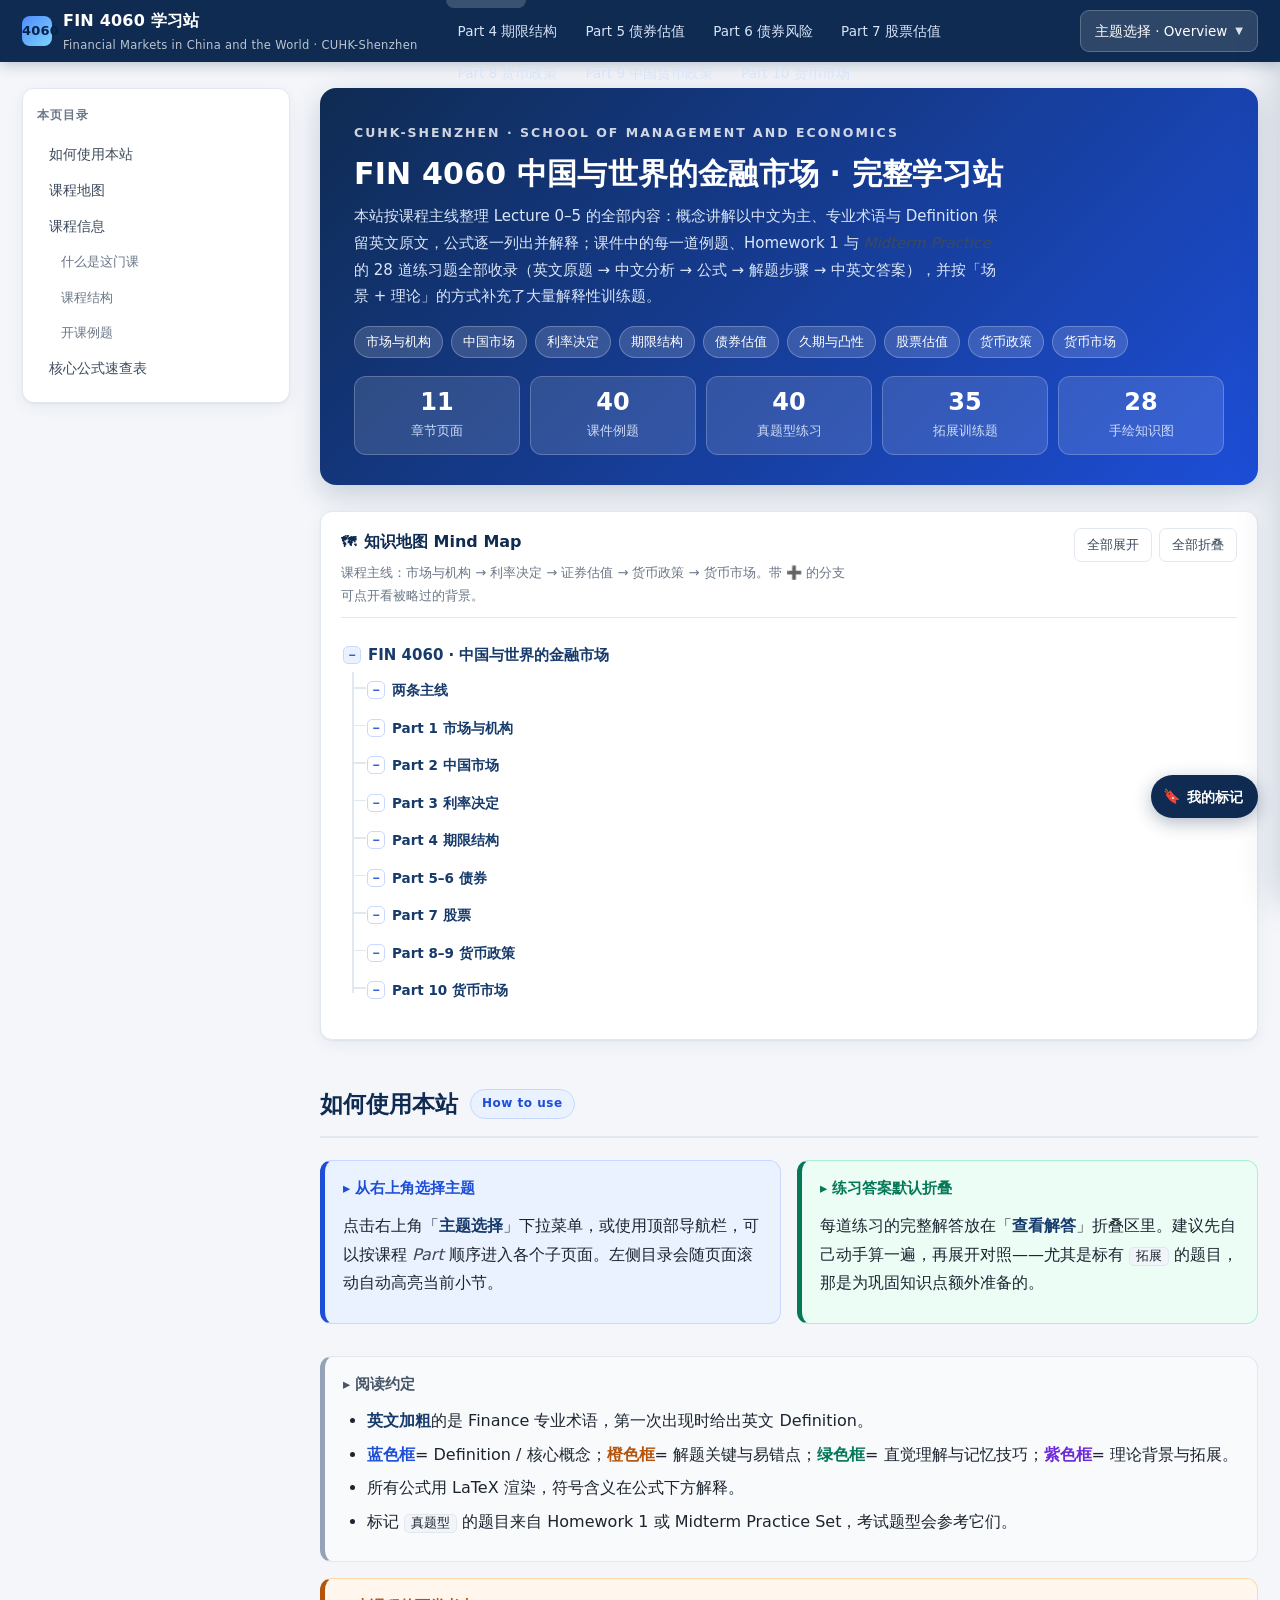
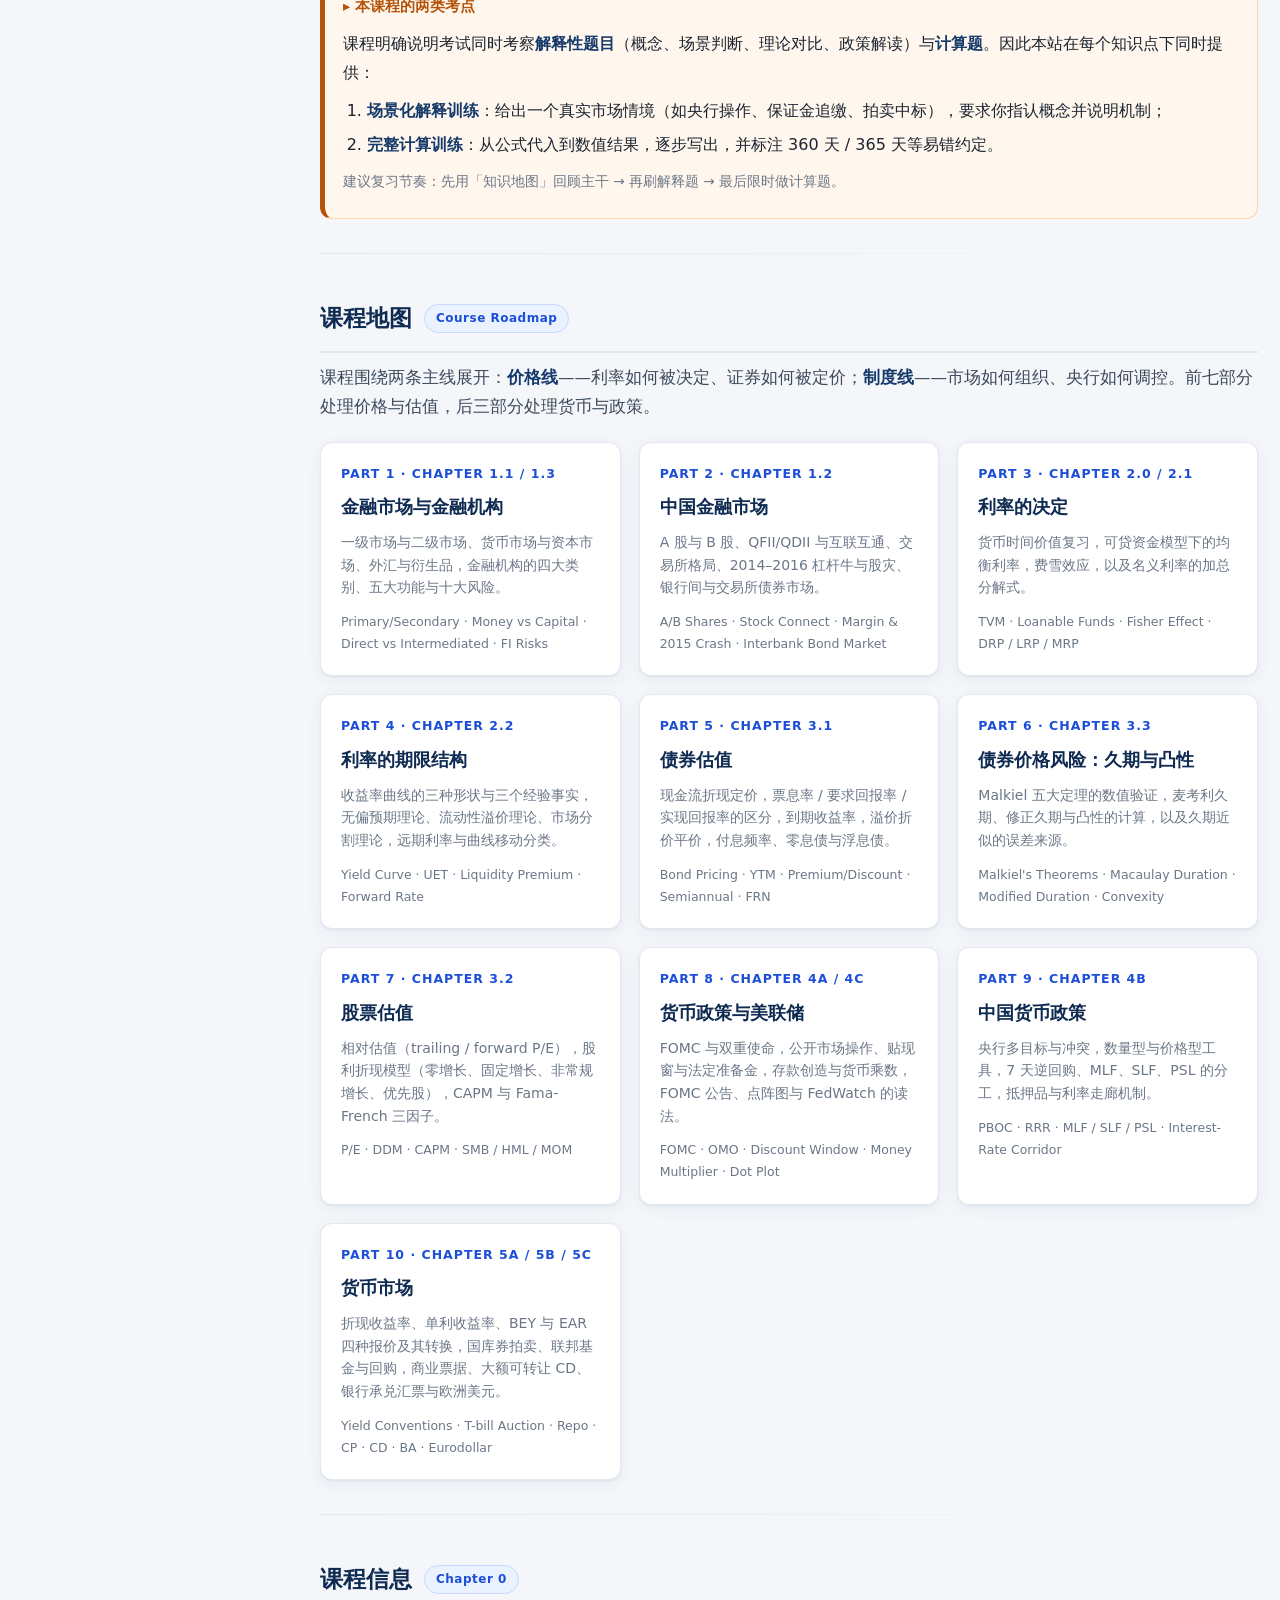
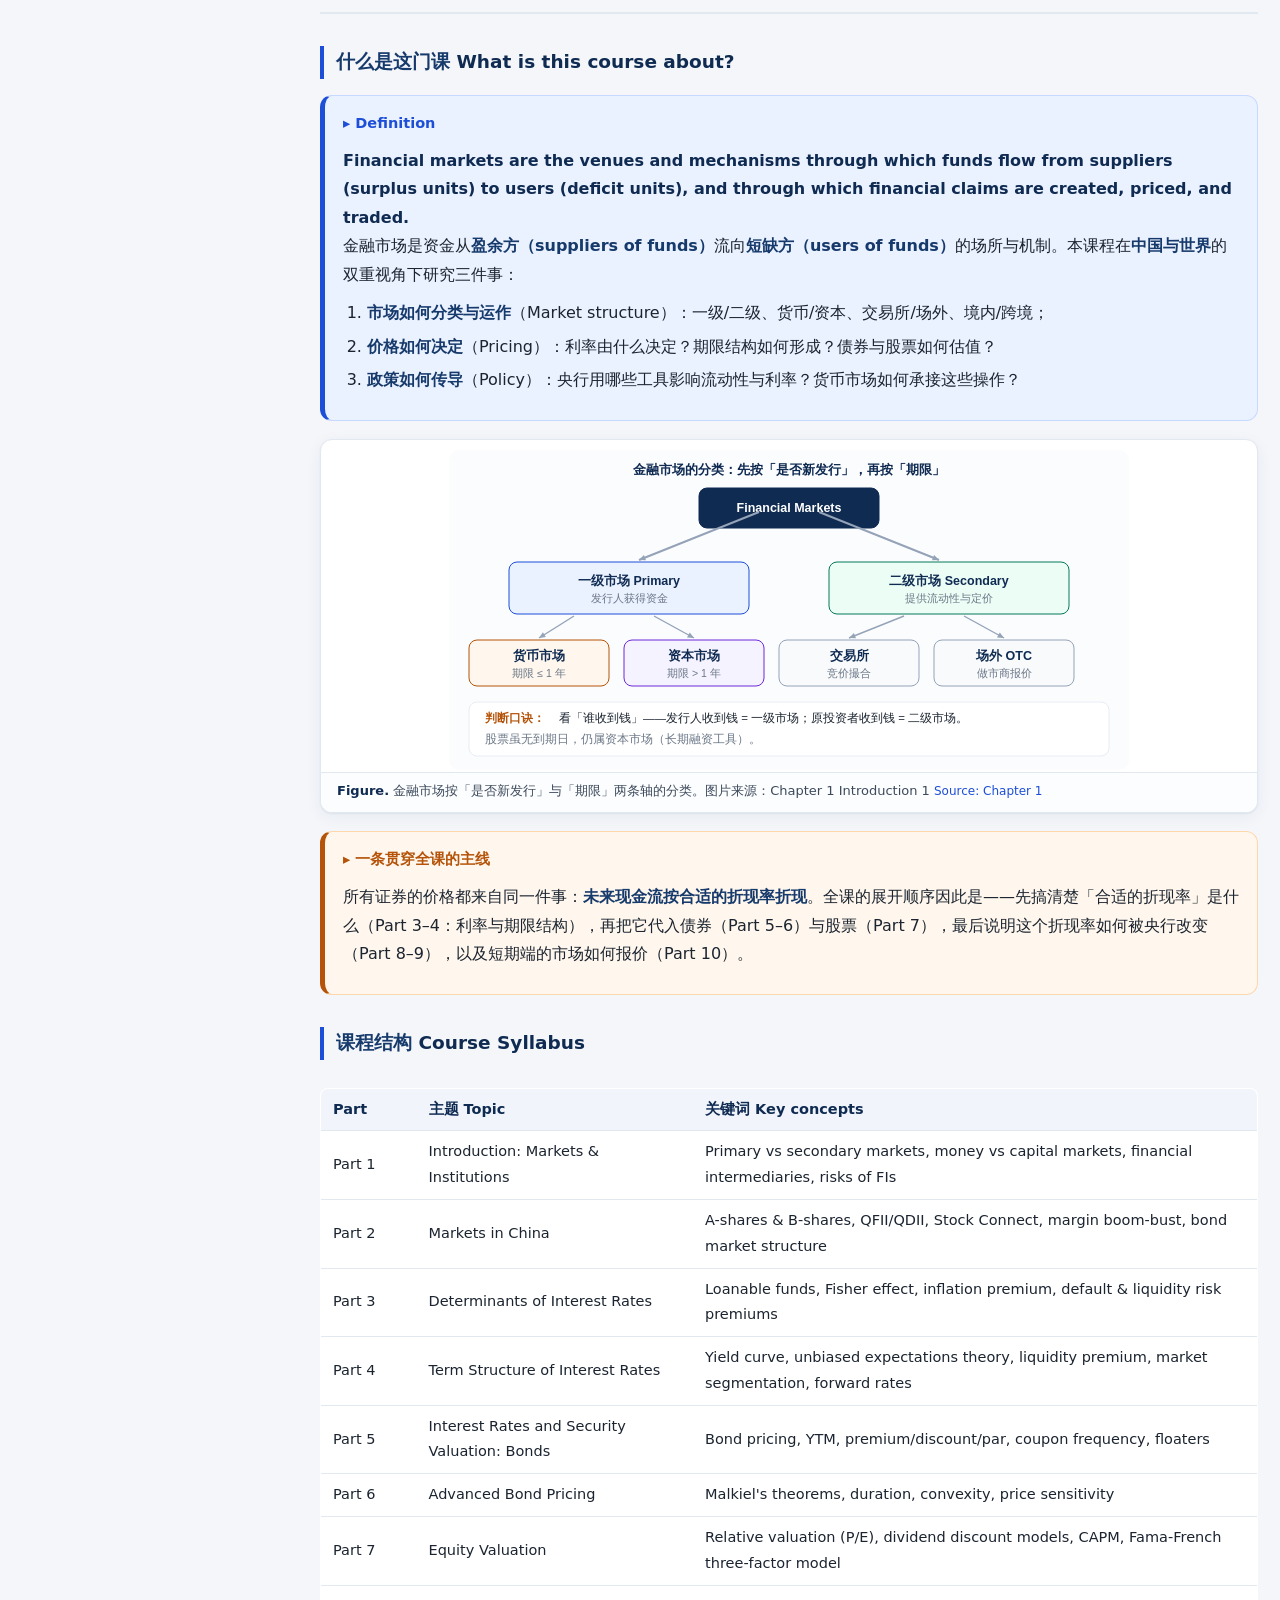
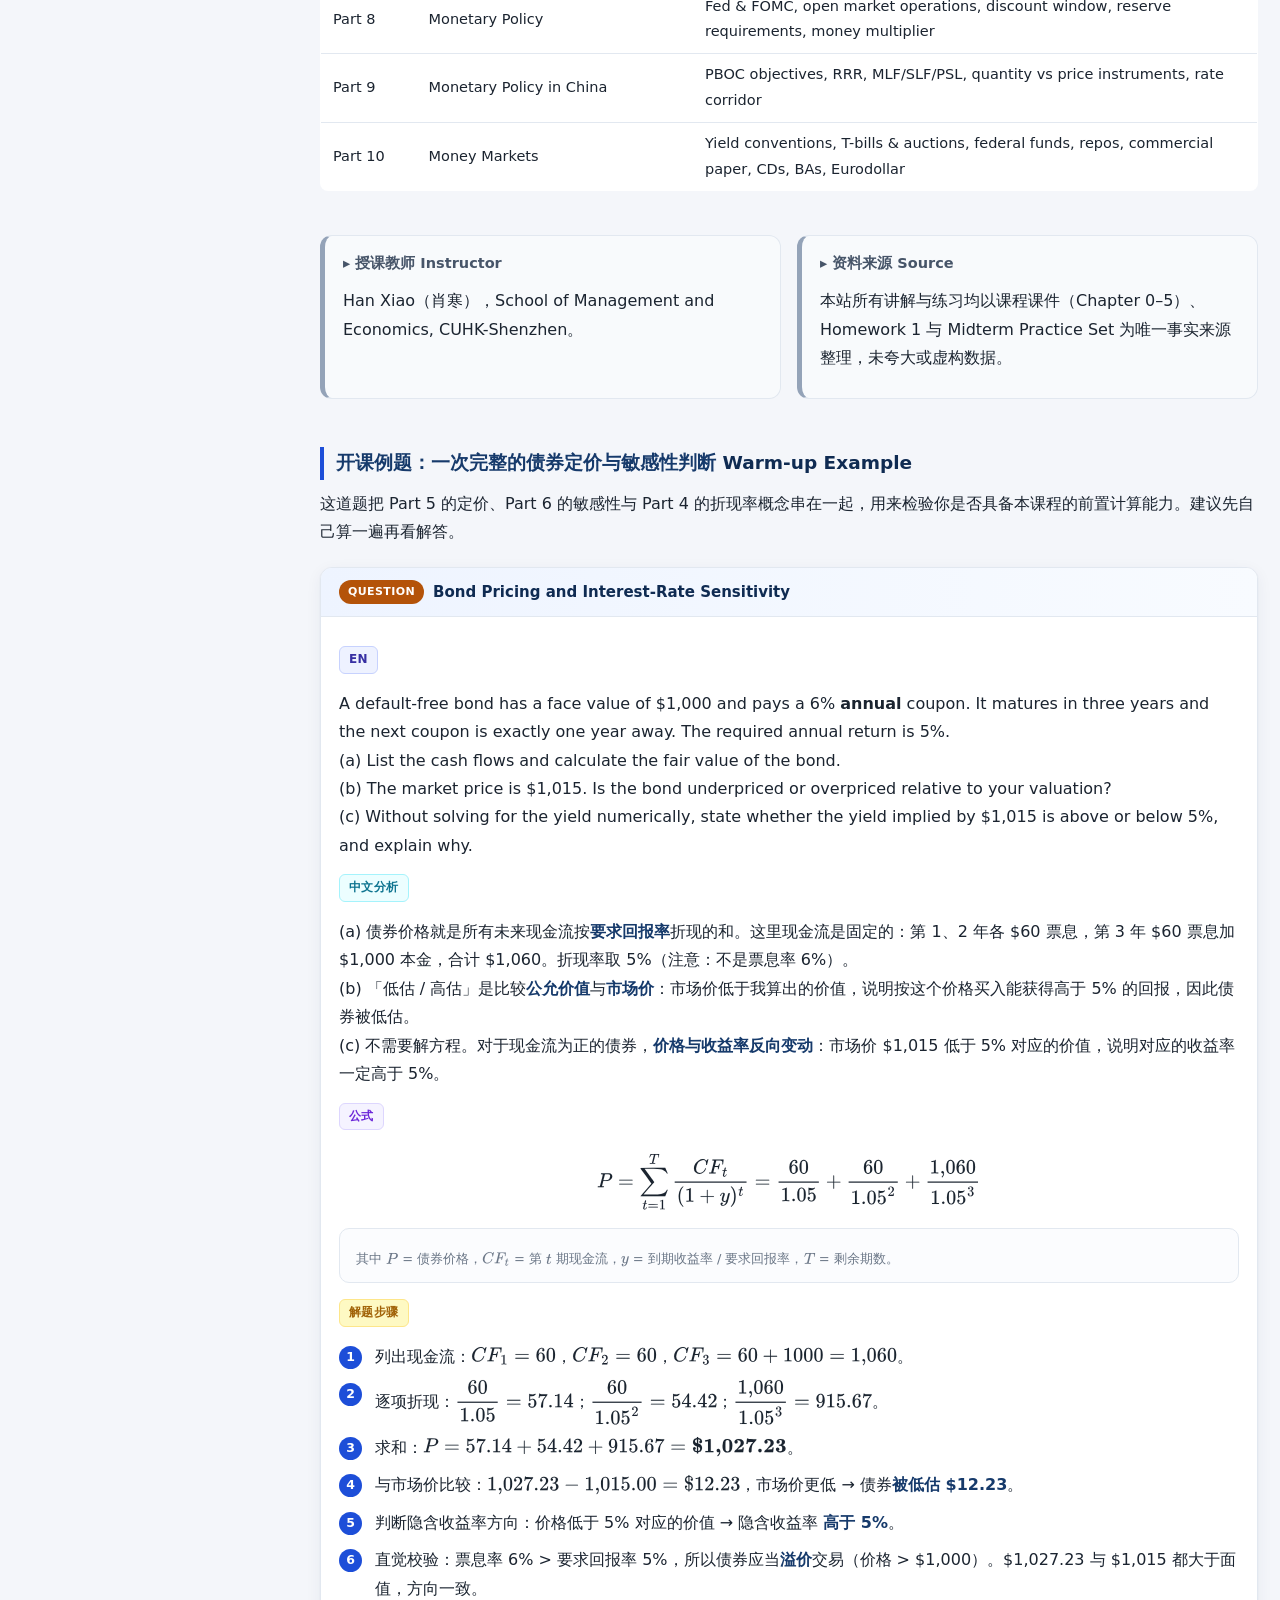
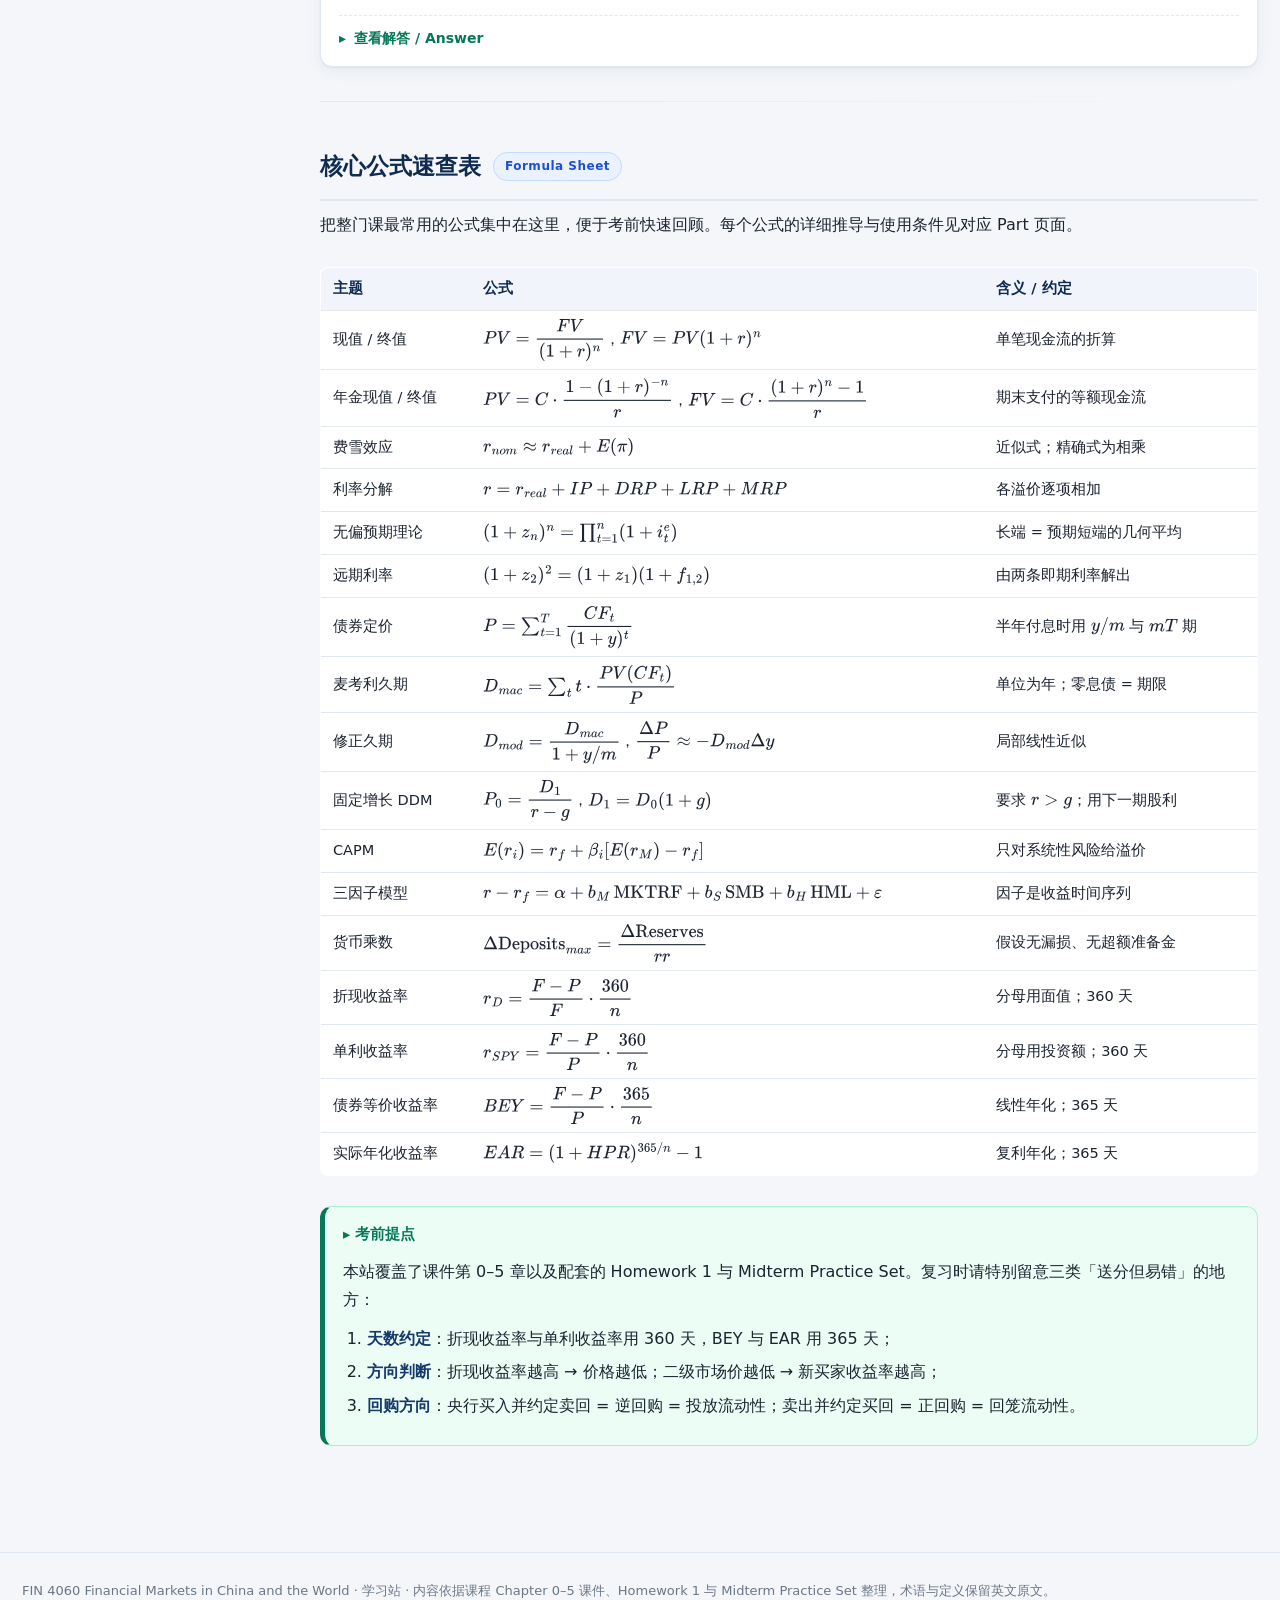
==== commit 24d655c5: "feat: 补齐 HW1 Q1 与 Mock Midterm Q1-Q4 全子题到对应主题练习区（part1/part2），更新首页计数" ====
--- a/index.html
+++ b/index.html
@@ -4,7 +4,7 @@
 <meta charset="UTF-8">
 <meta name="viewport" content="width=device-width, initial-scale=1.0">
 <title>FIN 4060 中国与世界的金融市场 · 学习站</title>
-<link rel="stylesheet" href="assets/style.css">
+<link rel="stylesheet" href="assets/style.css?v=20261024b">
 <script>
 window.MathJax = {
   tex: { inlineMath: [['\\(','\\)']], displayMath: [['\\[','\\]']] },
@@ -27,9 +27,9 @@
   window.addEventListener('load', function () { setTimeout(loadCdn, 400); });
 })();
 </script>
-    <script src="assets/figures.js"></script>
+    <script src="assets/figures.js?v=20261024b"></script>
     <script src="assets/mindmap.js"></script>
-    <script src="assets/marks.js?v=20261023a"></script>
+    <script src="assets/marks.js?v=20261027a"></script>
 </head>
 <body data-page="index" data-root="">
 
@@ -49,7 +49,7 @@
       <div class="hero-stats">
         <div><b>11</b><span>章节页面</span></div>
         <div><b>40</b><span>课件例题</span></div>
-        <div><b>34</b><span>真题型练习</span></div>
+        <div><b>40</b><span>真题型练习</span></div>
         <div><b>35</b><span>拓展训练题</span></div>
         <div><b>28</b><span>手绘知识图</span></div>
       </div>
--- a/assets/style.css
+++ b/assets/style.css
@@ -651,13 +651,26 @@
 .nb-head { font-size: 11.5px; font-weight: 700; color: var(--purple); margin-bottom: 5px; }
 .nb-text { white-space: pre-wrap; word-break: break-word; }
 .nb-imgs { display: flex; flex-direction: column; gap: 7px; margin-top: 8px; }
-.nb-img { width: 100%; border-radius: 8px; border: 1px solid var(--line); display: block; }
+.nb-img { width: 100%; border-radius: 8px; border: 1px solid var(--line); display: block; cursor: zoom-in; }
 .nb-actions { margin-top: 9px; padding-top: 7px; border-top: 1px dashed var(--line); }
 .nb-edit-btn {
   font: inherit; font-size: 12px; padding: 4px 10px; border-radius: 7px;
   border: 1px solid var(--line); background: #fff; color: var(--ink-2); cursor: pointer;
 }
 .nb-edit-btn:hover { background: var(--blue-soft); border-color: var(--blue-line); color: var(--blue); }
+.nb-tags { display: flex; flex-wrap: wrap; gap: 5px; margin-top: 8px; }
+.nb-tag { font-size: 11px; line-height: 1; padding: 3px 9px; border-radius: 999px;
+  background: #f3e8ff; color: #7e22ce; border: 1px solid #e9d5ff; }
+
+/* 笔记图片双击放大（lightbox） */
+.nb-zoom-overlay {
+  position: fixed; inset: 0; z-index: 160; display: none;
+  flex-direction: column; align-items: center; justify-content: center; gap: 12px;
+  background: rgba(10,18,32,.86); cursor: zoom-out;
+}
+.nb-zoom-img { max-width: 92vw; max-height: 82vh; border-radius: 10px;
+  box-shadow: 0 20px 60px rgba(0,0,0,.5); cursor: default; }
+.nb-zoom-hint { color: #fff; opacity: .78; font-size: 12px; }
 
 /* note editor popup */
 .note-editor {
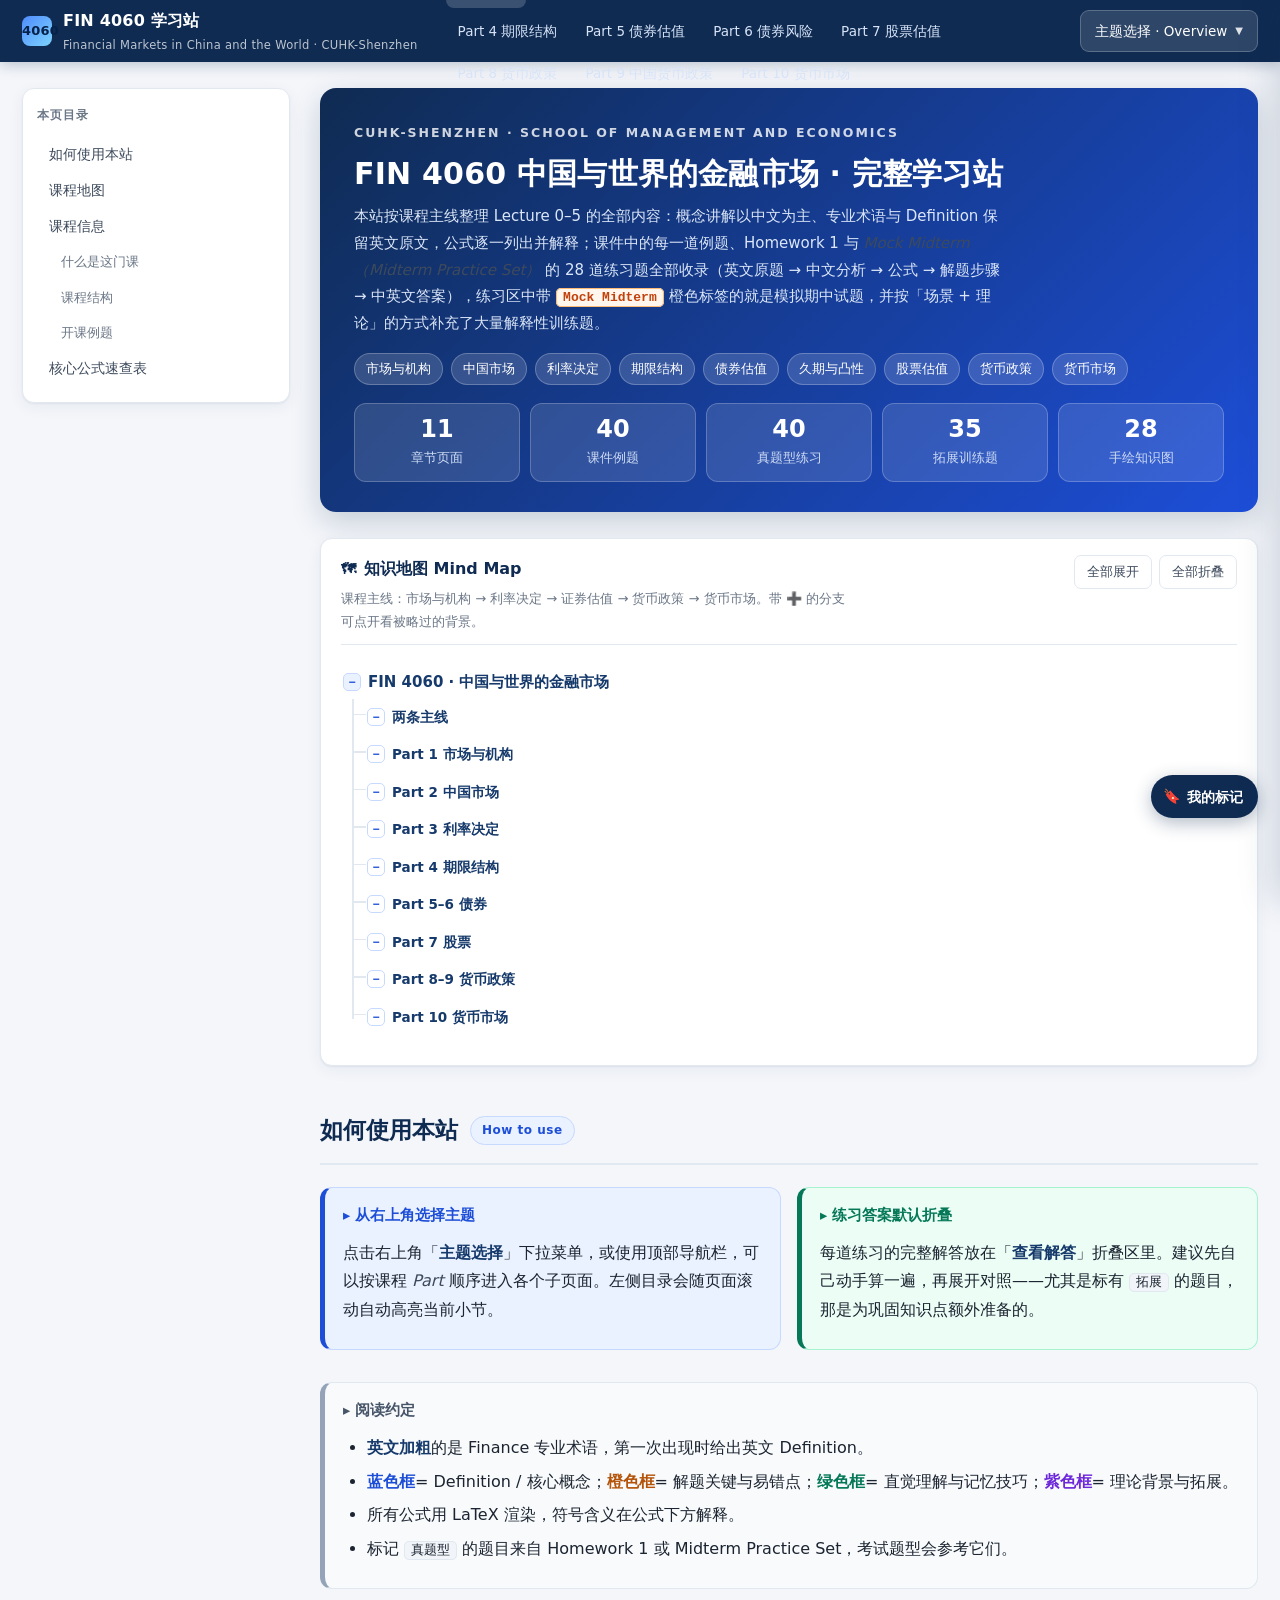
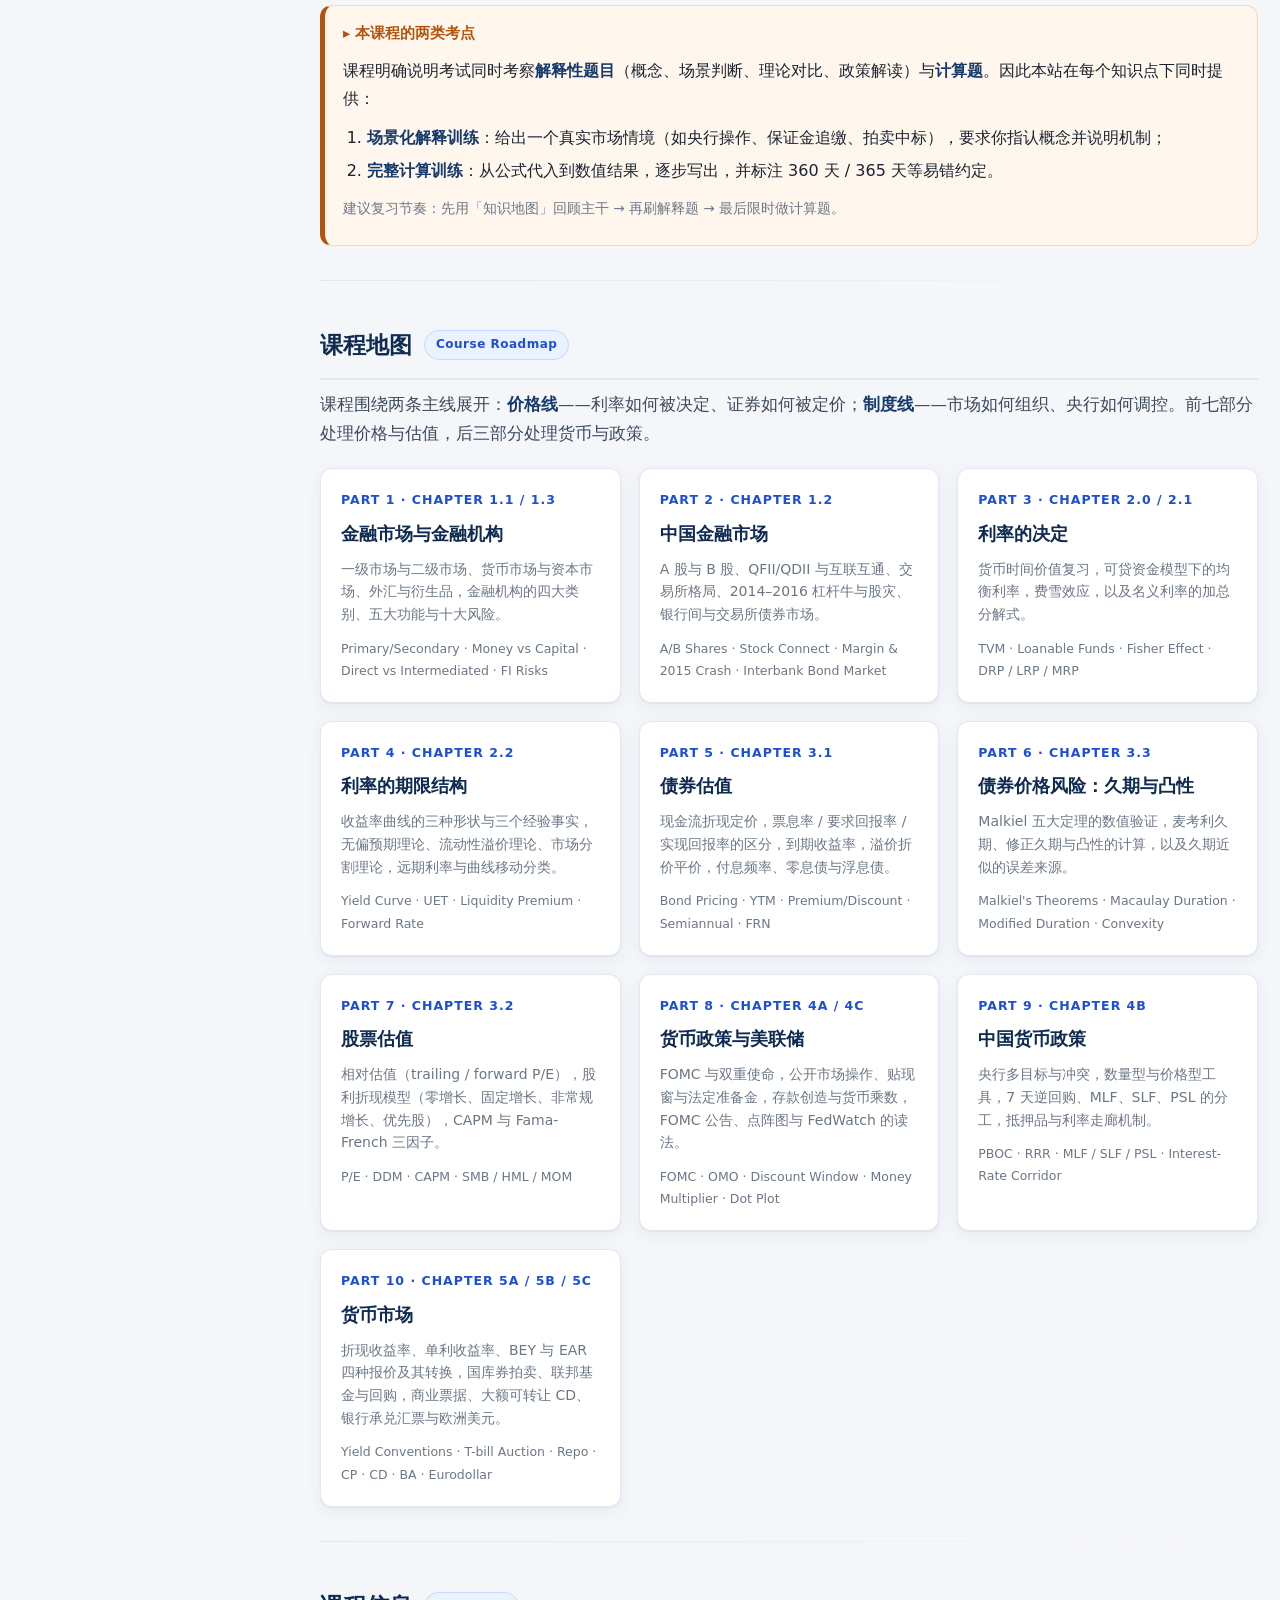
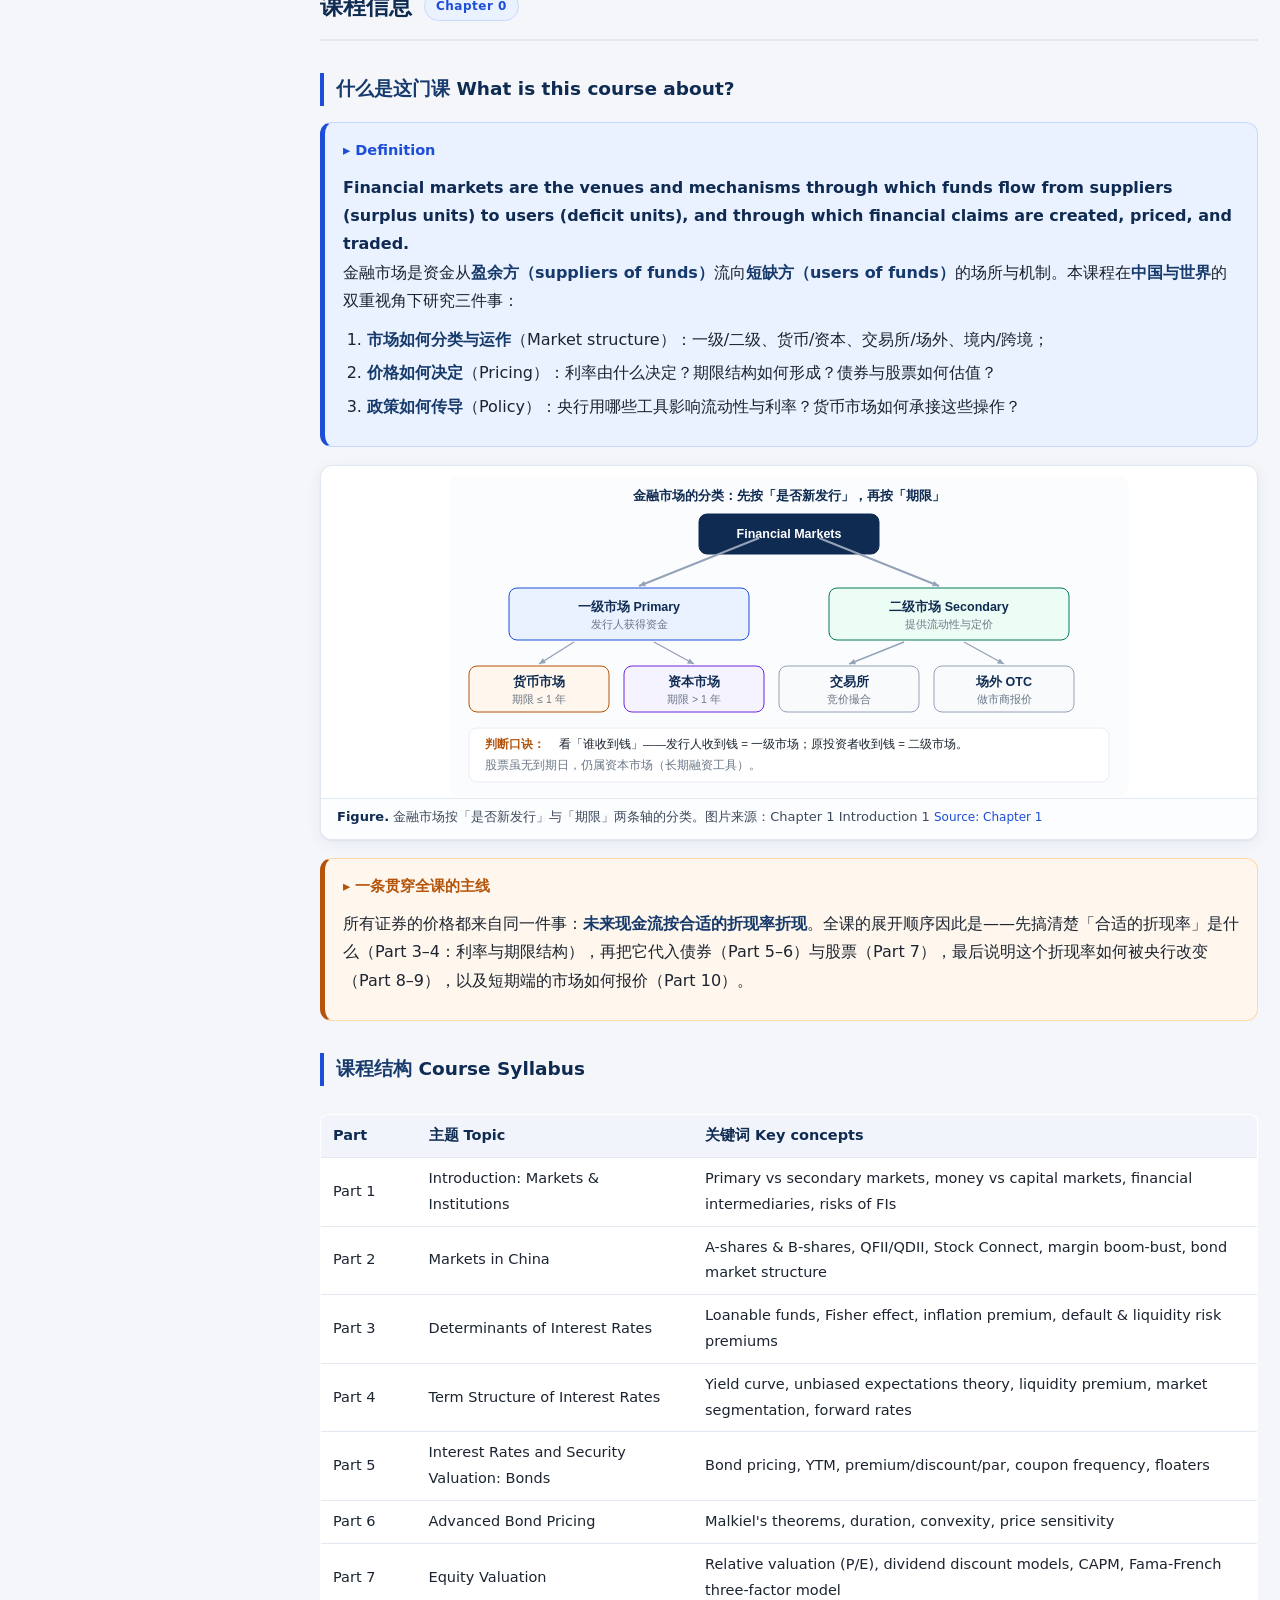
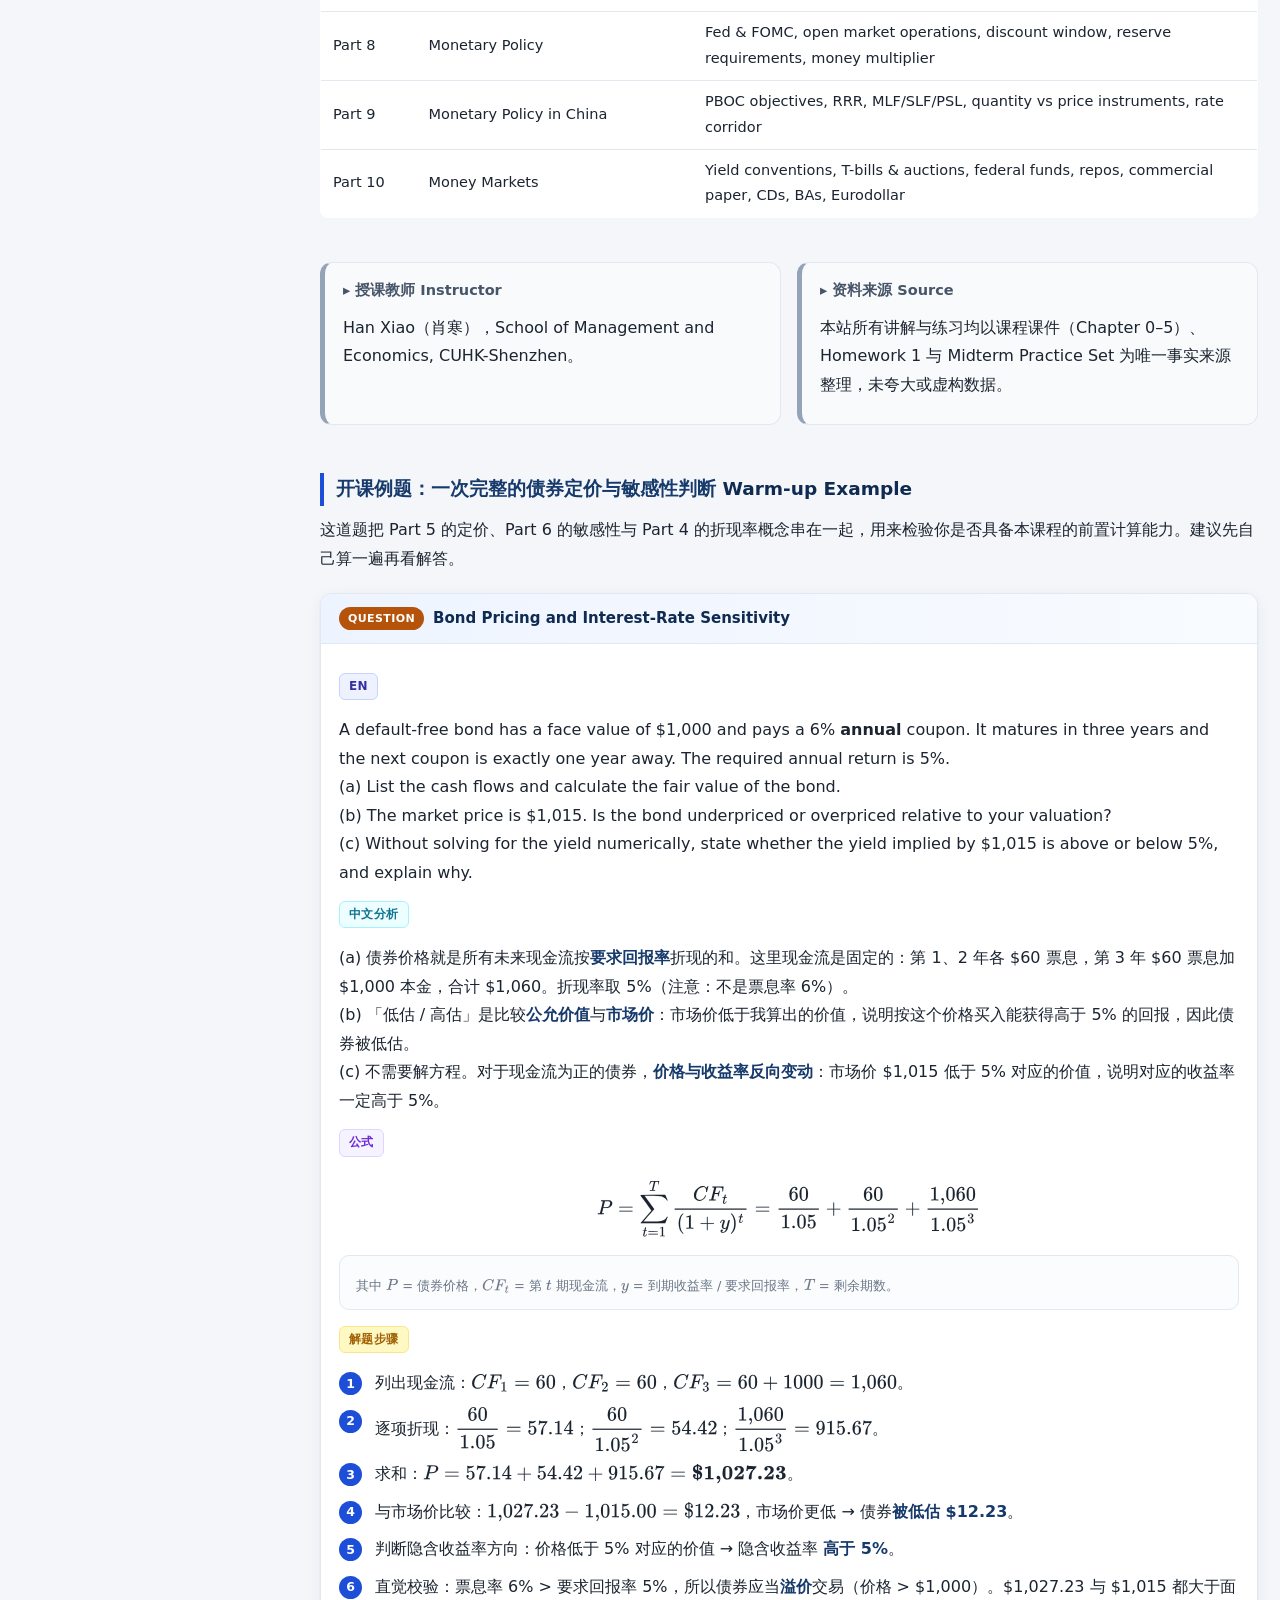
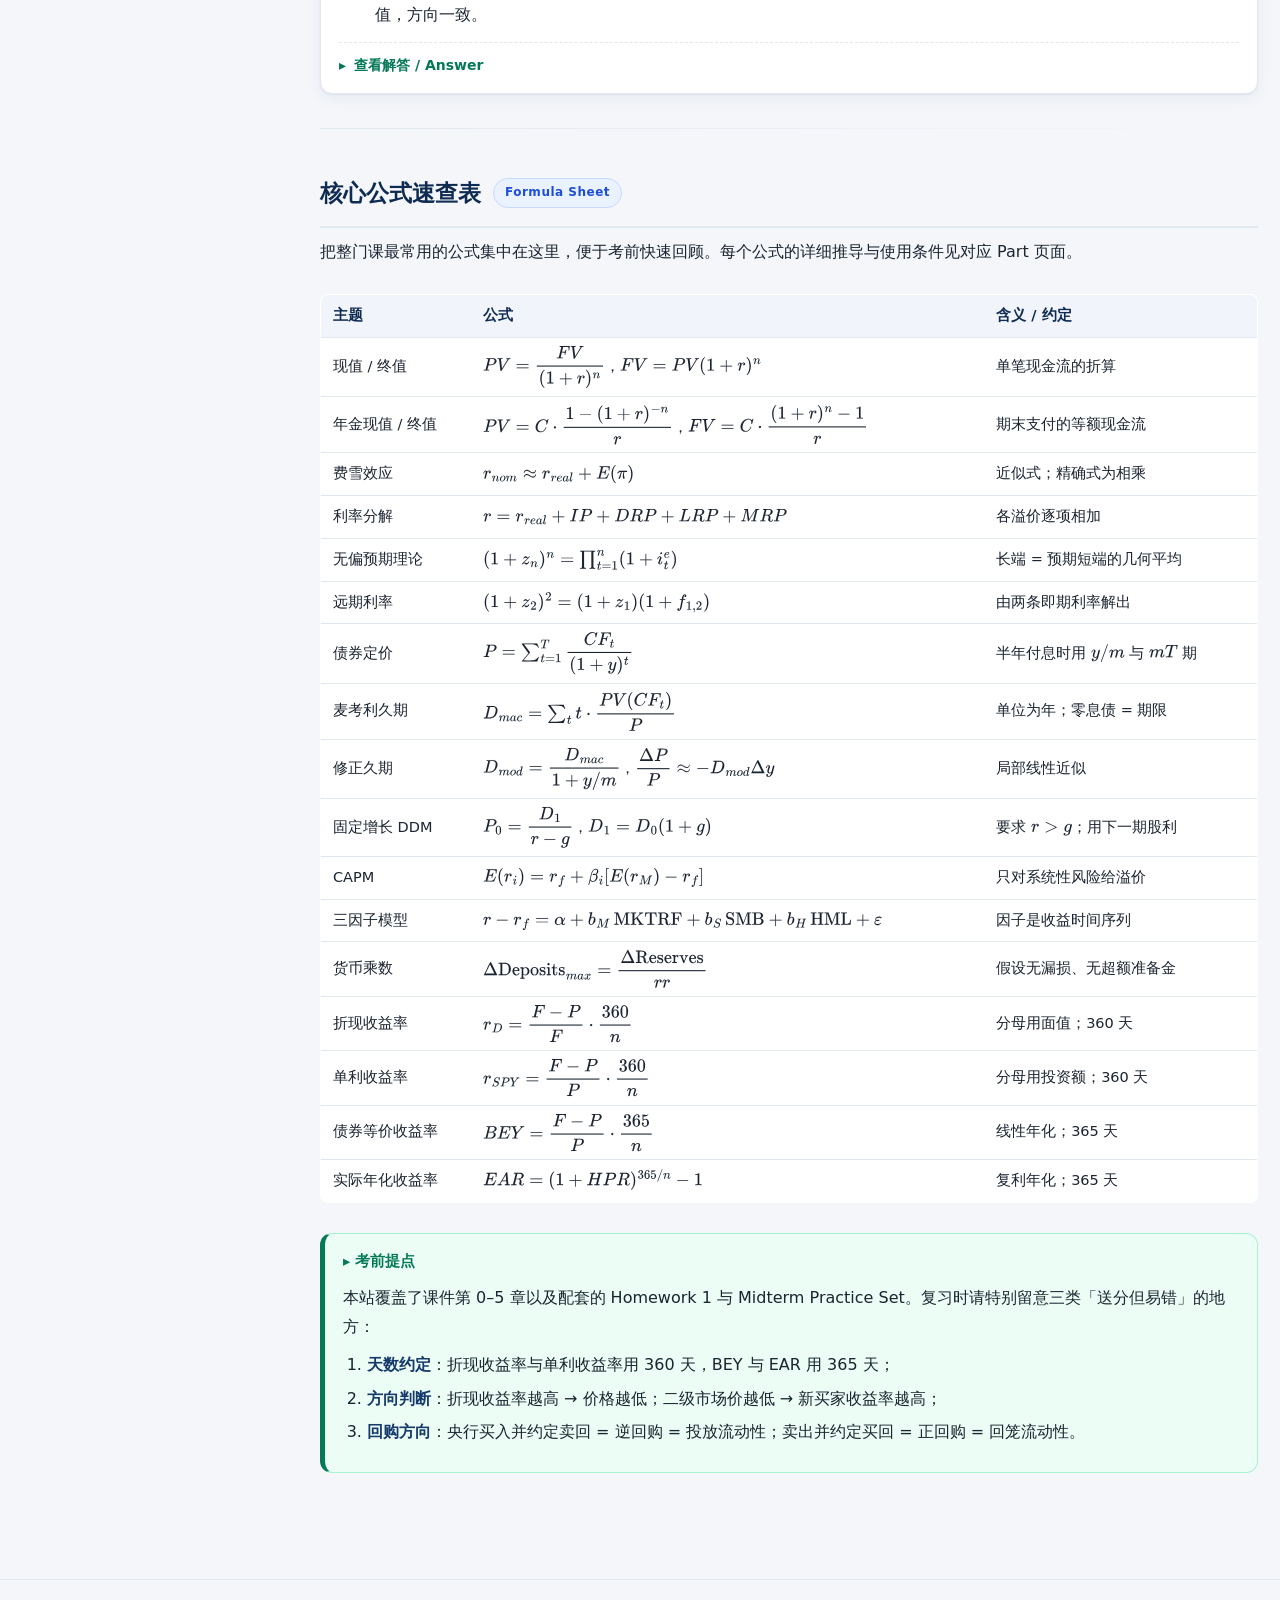
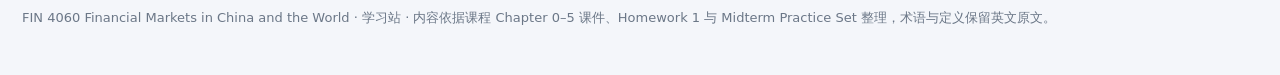
==== commit e0ec52f3: "feat: 给全部 Mock Midterm 题打上醒目「Mock Midterm」橙色标签，练习区标题/前言明确标注，便于定位" ====
--- a/index.html
+++ b/index.html
@@ -4,7 +4,7 @@
 <meta charset="UTF-8">
 <meta name="viewport" content="width=device-width, initial-scale=1.0">
 <title>FIN 4060 中国与世界的金融市场 · 学习站</title>
-<link rel="stylesheet" href="assets/style.css?v=20261024b">
+<link rel="stylesheet" href="assets/style.css?v=20261027c">
 <script>
 window.MathJax = {
   tex: { inlineMath: [['\\(','\\)']], displayMath: [['\\[','\\]']] },
@@ -29,7 +29,7 @@
 </script>
     <script src="assets/figures.js?v=20261024b"></script>
     <script src="assets/mindmap.js"></script>
-    <script src="assets/marks.js?v=20261027a"></script>
+    <script src="assets/marks.js?v=20261027d"></script>
 </head>
 <body data-page="index" data-root="">
 
@@ -42,7 +42,7 @@
     <div class="hero">
       <div class="kicker">CUHK-Shenzhen · School of Management and Economics</div>
       <h1>FIN 4060 中国与世界的金融市场 · 完整学习站</h1>
-      <p>本站按课程主线整理 Lecture 0–5 的全部内容：概念讲解以中文为主、专业术语与 Definition 保留英文原文，公式逐一列出并解释；课件中的每一道例题、Homework 1 与 <em>Midterm Practice</em> 的 28 道练习题全部收录（英文原题 → 中文分析 → 公式 → 解题步骤 → 中英文答案），并按「场景 + 理论」的方式补充了大量解释性训练题。</p>
+      <p>本站按课程主线整理 Lecture 0–5 的全部内容：概念讲解以中文为主、专业术语与 Definition 保留英文原文，公式逐一列出并解释；课件中的每一道例题、Homework 1 与 <em>Mock Midterm（Midterm Practice Set）</em> 的 28 道练习题全部收录（英文原题 → 中文分析 → 公式 → 解题步骤 → 中英文答案），练习区中带 <span class="kbd mock">Mock Midterm</span> 橙色标签的就是模拟期中试题，并按「场景 + 理论」的方式补充了大量解释性训练题。</p>
       <div class="tags">
         <span>市场与机构</span><span>中国市场</span><span>利率决定</span><span>期限结构</span><span>债券估值</span><span>久期与凸性</span><span>股票估值</span><span>货币政策</span><span>货币市场</span>
       </div>
--- a/assets/style.css
+++ b/assets/style.css
@@ -191,6 +191,9 @@
   border: 1px solid var(--blue-line); border-radius: 999px;
   padding: 3px 11px;
 }
+h2.sec .badge.mock-badge {
+  background: #fff7ed; color: #c2410c; border-color: #fdba74;
+}
 h3.sub {
   font-size: 18.5px; margin: 32px 0 8px; color: var(--navy-2);
   padding-left: 12px; border-left: 4px solid var(--blue);
@@ -349,6 +352,7 @@
 .eninline { color: var(--navy); font-weight: 600; }
 
 .kbd { font-family: "Consolas", "SF Mono", monospace; background: #f1f5f9; border: 1px solid var(--line); border-radius: 5px; padding: 1px 6px; font-size: 13px; }
+.kbd.mock { background: #fff7ed; border-color: #fdba74; color: #c2410c; font-weight: 700; }
 
 .center { text-align: center; }
 .muted { color: var(--muted); font-size: 13.5px; }
@@ -661,6 +665,10 @@
 .nb-tags { display: flex; flex-wrap: wrap; gap: 5px; margin-top: 8px; }
 .nb-tag { font-size: 11px; line-height: 1; padding: 3px 9px; border-radius: 999px;
   background: #f3e8ff; color: #7e22ce; border: 1px solid #e9d5ff; }
+.nb-quote { margin-top: 8px; padding: 6px 9px; border-left: 3px solid var(--purple-line);
+  background: var(--purple-soft); border-radius: 0 7px 7px 0; font-size: 12.5px;
+  color: var(--ink-2); white-space: pre-wrap; word-break: break-word; }
+.nb-text.muted { font-style: italic; }
 
 /* 笔记图片双击放大（lightbox） */
 .nb-zoom-overlay {
